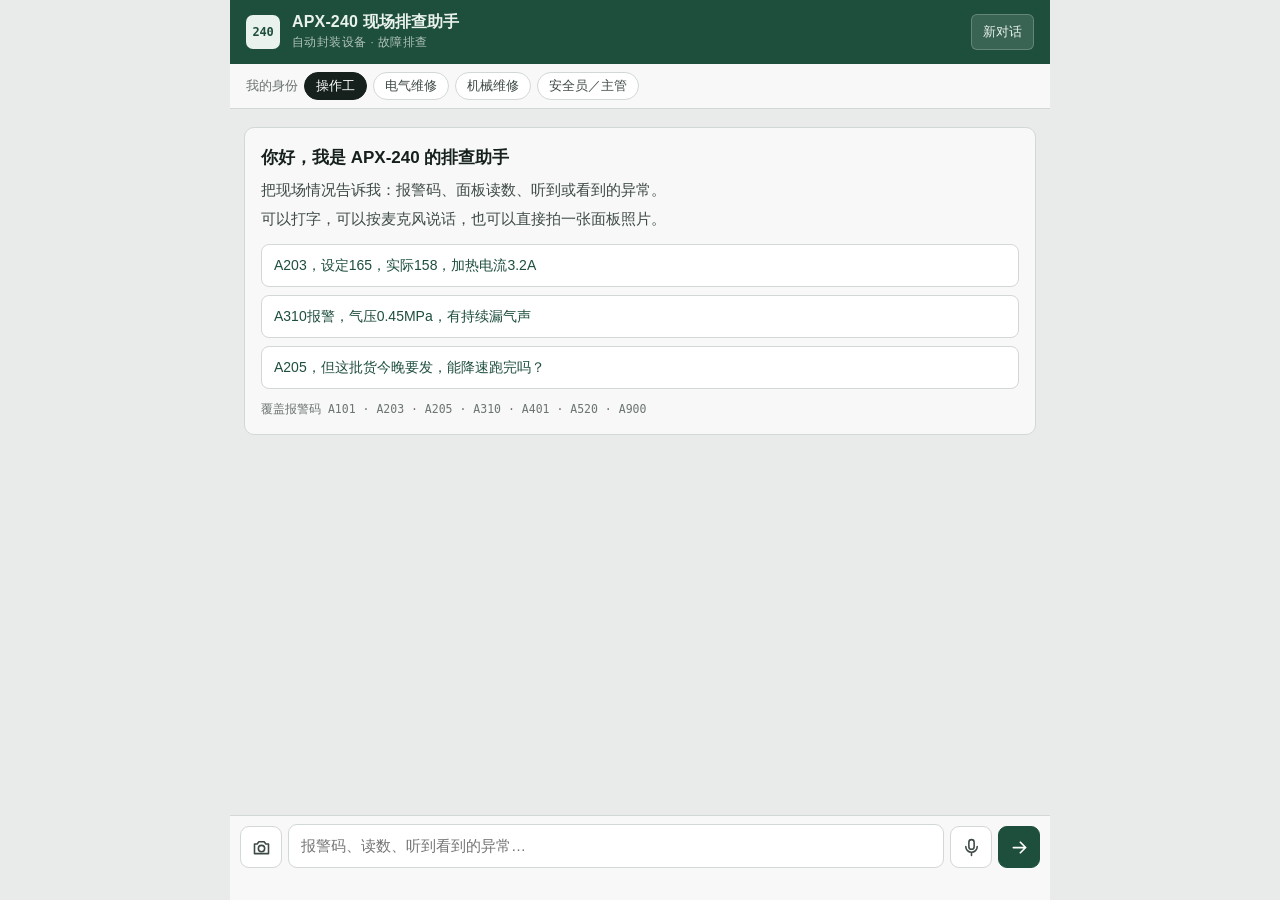
==== index.html @ 7245f6d5 "Add files via upload" ====
<!doctype html>
<html lang="zh-CN">
<head>
<meta charset="utf-8">
<meta name="viewport" content="width=device-width,initial-scale=1,viewport-fit=cover">
<meta name="theme-color" content="#1E4E3C">
<title>APX-240 现场排查助手</title>
<style>
/* ============ 配色：混凝土灰底 + 深绿；红黄蓝只用于风险等级 ============ */
:root{
  --paper:#E8EBE9; --panel:#F7F8F7; --panel-2:#EEF1EF; --ink:#16211D; --ink-2:#3E4A45; --mute:#6D7571;
  --rule:#D2D8D4; --acc:#1E4E3C; --acc-2:#2C6A52; --acc-soft:#DCE8E2;
  --red:#B8321F; --red-bg:#FBECE8; --yel:#B07A00; --yel-bg:#FDF4DE; --blu:#1F5FAF; --blu-bg:#E6EEF9;
  --mono:"SF Mono",Menlo,Consolas,"Roboto Mono",monospace;
  --sans:-apple-system,BlinkMacSystemFont,"PingFang SC","Hiragino Sans GB","Noto Sans SC","Microsoft YaHei",sans-serif;
}
*{box-sizing:border-box}
[hidden]{display:none!important}
html,body{margin:0;height:100%}
body{background:var(--paper);color:var(--ink);font:15px/1.65 var(--sans);-webkit-font-smoothing:antialiased;-webkit-text-size-adjust:100%}
button{font:inherit;color:inherit;cursor:pointer}
button:focus-visible,textarea:focus-visible{outline:2px solid var(--acc-2);outline-offset:2px}

/* ============ 布局 ============ */
.app{display:flex;flex-direction:column;height:100dvh;max-width:820px;margin:0 auto}
header{display:flex;align-items:center;gap:12px;padding:12px 16px;padding-top:max(12px,env(safe-area-inset-top));background:var(--acc);color:#EAF2EE;flex-shrink:0}
.logo{width:34px;height:34px;border-radius:7px;background:#EAF2EE;color:var(--acc);display:grid;place-items:center;font:700 12px/1 var(--mono);letter-spacing:-.02em;flex-shrink:0}
.brand{flex:1;min-width:0}
.brand h1{margin:0;font-size:16px;font-weight:600;letter-spacing:.01em;line-height:1.3}
.brand p{margin:0;font-size:11.5px;opacity:.72;letter-spacing:.04em}
.hbtn{background:rgba(255,255,255,.12);border:1px solid rgba(255,255,255,.22);color:#EAF2EE;border-radius:6px;padding:6px 11px;font-size:13px;white-space:nowrap}
.hbtn:active{background:rgba(255,255,255,.22)}

.role{display:flex;align-items:center;gap:6px;padding:8px 16px;background:var(--panel);border-bottom:1px solid var(--rule);font-size:12.5px;color:var(--mute);overflow-x:auto;flex-shrink:0;scrollbar-width:none}
.role::-webkit-scrollbar{display:none}
.role span{white-space:nowrap}
.role button{border:1px solid var(--rule);background:#fff;border-radius:99px;padding:3px 11px;font-size:12.5px;white-space:nowrap;color:var(--ink-2)}
.role button[aria-pressed="true"]{background:var(--ink);border-color:var(--ink);color:#fff}

#log{flex:1;overflow-y:auto;padding:18px 14px 8px;display:flex;flex-direction:column;gap:16px;-webkit-overflow-scrolling:touch}
#log>*{flex-shrink:0}

/* ============ 用户消息 ============ */
.u{align-self:flex-end;max-width:86%;display:flex;flex-direction:column;align-items:flex-end;gap:6px}
.u .b{background:var(--ink);color:#F1F4F2;padding:9px 13px;border-radius:12px 12px 3px 12px;white-space:pre-wrap;word-break:break-word}
.u img{max-width:180px;max-height:180px;border-radius:8px;border:1px solid var(--rule);display:block}
.u .meta{font:11px/1.3 var(--mono);color:var(--mute)}

/* ============ 助手输出：诊断卡 ============ */
.a{background:var(--panel);border:1px solid var(--rule);border-radius:10px;overflow:hidden;word-break:break-word}
.a .body{padding:4px 16px 14px}
.a p{margin:6px 0}
.wait{display:flex;align-items:center;gap:10px;padding:14px 16px;color:var(--ink-2);font-size:14px}
.pulse{width:9px;height:9px;border-radius:50%;background:var(--acc-2);animation:p 1.1s ease-in-out infinite}
@keyframes p{0%,100%{opacity:.25;transform:scale(.8)}50%{opacity:1;transform:scale(1)}}
@media (prefers-reduced-motion:reduce){.pulse{animation:none}}
.wait .sec{font:12px var(--mono);color:var(--mute)}

.act{margin:12px -16px 4px;padding:12px 16px 12px;border-left:5px solid;background:var(--yel-bg);border-color:var(--yel)}
.act.red{background:var(--red-bg);border-color:var(--red)}
.act.blu{background:var(--blu-bg);border-color:var(--blu)}
.act .ah{display:flex;align-items:center;gap:8px;margin-bottom:4px}
.act .ah b{font-size:16px;letter-spacing:.02em}
.lvl{font-size:11.5px;font-weight:600;padding:1px 8px;border-radius:3px;color:#fff;background:var(--yel);letter-spacing:.04em}
.act.red .lvl{background:var(--red)} .act.blu .lvl{background:var(--blu)}
.act .n{font-size:15.5px;font-weight:500}
.basis{font-size:12px;color:var(--mute);margin-top:6px}

.sec-label{margin:14px 0 2px;font-size:11px;letter-spacing:.18em;color:var(--mute);text-transform:uppercase}
.fh{margin:16px 0 4px;font-size:13.5px;font-weight:700;color:var(--acc);display:flex;align-items:center;gap:8px}
.fh::after{content:"";flex:1;height:1px;background:var(--rule)}
hr.sep{border:0;border-top:1px dashed var(--rule);margin:14px 0 6px}

.n{display:grid;grid-template-columns:22px 1fr;gap:8px;margin:5px 0;align-items:baseline}
.n i{font:600 11.5px/20px var(--mono);font-style:normal;background:var(--ink);color:#fff;border-radius:4px;text-align:center;height:20px}
.dot{display:grid;grid-template-columns:14px 1fr;gap:4px;margin:4px 0}
.dot::before{content:"";width:5px;height:5px;border-radius:50%;background:var(--mute);margin-top:9px}

.cause{margin:6px 0;padding:8px 10px;border:1px solid var(--rule);border-radius:7px;background:#fff}
.cause.top{border:1.5px solid var(--acc);background:var(--acc-soft)}
.cause.top::before{content:"最值得先查";display:inline-block;font-size:10.5px;font-weight:600;letter-spacing:.06em;color:#fff;background:var(--acc);padding:0 7px;border-radius:3px;margin-right:6px;vertical-align:1px}
.cause.out{background:transparent;border-style:dashed;color:var(--mute)}

.st{display:inline-block;font-size:11px;font-weight:700;padding:0 6px;border-radius:3px;margin-right:4px;vertical-align:1px;line-height:18px}
.st-s{background:var(--ink);color:#fff}
.st-m{border:1px solid var(--ink-2);color:var(--ink-2);line-height:16px}
.st-w{background:#E3E6E4;color:var(--mute)}
.st-x{background:transparent;color:var(--mute);border:1px dashed var(--mute);line-height:16px;text-decoration:line-through}
.rd{font:600 .95em var(--mono);background:#fff;border:1px solid var(--rule);padding:0 4px;border-radius:3px;-webkit-box-decoration-break:clone;box-decoration-break:clone}
.cause .rd,.act .rd{background:rgba(255,255,255,.7)}
.src{font-size:11.5px;color:var(--mute);background:var(--panel-2);padding:0 5px;border-radius:3px;margin:0 1px;white-space:normal}
.pill{display:inline-block;font-size:11.5px;font-weight:700;padding:0 7px;border-radius:3px;color:#fff;line-height:19px;margin:0 2px;white-space:nowrap}
.u0{background:var(--red)} .u1{background:var(--yel)} .u2{background:var(--blu)}

.esc{display:flex;align-items:center;gap:8px;margin:6px 0;padding:8px 10px;border-radius:7px;background:var(--panel-2);font-size:14px}
.esc .yn{font-weight:700;padding:1px 9px;border-radius:4px;color:#fff;background:var(--red)}
.esc .yn.no{background:var(--acc)}
.callout{margin:10px 0 4px;padding:9px 12px;border-radius:7px;background:var(--yel-bg);border:1px solid #EFD9A3;font-weight:600;font-size:14.5px}
.callout.img{background:var(--blu-bg);border-color:#C9D8EF}
.callout + .indent,.indent{margin:2px 0 2px 14px;color:var(--ink-2);font-size:14px;white-space:pre-wrap}
details.alt{margin:12px 0 4px;border:1px dashed var(--mute);border-radius:7px;background:#fff}
details.alt summary{padding:9px 12px;font-weight:600;color:var(--ink-2);cursor:pointer;list-style:none}
details.alt summary::-webkit-details-marker{display:none}
details.alt summary::before{content:"▸ ";color:var(--mute)}
details.alt[open] summary::before{content:"▾ "}
details.alt .inner{padding:0 12px 10px;white-space:pre-wrap;font-size:13.5px;color:var(--ink-2)}
.foot{margin-top:4px;font-size:11.5px;color:var(--mute)}
.errbox{margin:12px 16px;padding:10px 12px;border-radius:7px;background:var(--red-bg);border:1px solid #EFC6BD;color:#7A2415;font-size:14px}

/* ============ 欢迎卡 ============ */
.hello{padding:16px}
.hello h2{margin:0 0 6px;font-size:17px}
.hello p{margin:4px 0;color:var(--ink-2)}
.chips{display:flex;flex-direction:column;gap:8px;margin-top:12px}
.chip{text-align:left;background:#fff;border:1px solid var(--rule);border-radius:8px;padding:9px 12px;font-size:14px;color:var(--acc)}
.chip:active{background:var(--acc-soft)}
.cover{margin-top:12px;font:11.5px/1.5 var(--mono);color:var(--mute)}

/* ============ 输入区 ============ */
.dock{flex-shrink:0;background:var(--panel);border-top:1px solid var(--rule);padding:8px 10px;padding-bottom:max(10px,env(safe-area-inset-bottom))}
.pending{display:flex;align-items:center;gap:10px;margin:2px 4px 8px;font-size:12.5px;color:var(--ink-2)}
.pending img{width:52px;height:52px;object-fit:cover;border-radius:6px;border:1px solid var(--rule)}
.pending .x{margin-left:auto;background:none;border:1px solid var(--rule);border-radius:6px;padding:3px 9px;font-size:12.5px}
.pending .ok{font:11.5px var(--mono);color:var(--acc)}
.row{display:flex;align-items:flex-end;gap:6px}
.ib{width:42px;height:42px;border-radius:9px;border:1px solid var(--rule);background:#fff;display:grid;place-items:center;flex-shrink:0;color:var(--ink-2)}
.ib svg{width:21px;height:21px}
.ib.rec{background:var(--red);border-color:var(--red);color:#fff}
.send{background:var(--acc);border-color:var(--acc);color:#fff}
.send:disabled{opacity:.45}
textarea{flex:1;resize:none;border:1px solid var(--rule);border-radius:9px;padding:10px 12px;font:15px/1.45 var(--sans);min-height:42px;max-height:132px;background:#fff;color:var(--ink)}
.hint{font-size:11.5px;color:var(--mute);margin:6px 4px 0;min-height:16px}
.hint.rec{color:var(--red);font-weight:600}
</style>
</head>
<body>
<div class="app">
  <header>
    <div class="logo">240</div>
    <div class="brand">
      <h1>APX-240 现场排查助手</h1>
      <p>自动封装设备 · 故障排查</p>
    </div>
    <button class="hbtn" id="newChat" type="button">新对话</button>
  </header>

  <div class="role" id="roleBar" role="group" aria-label="我的身份">
    <span>我的身份</span>
    <button type="button" data-role="操作工" aria-pressed="true">操作工</button>
    <button type="button" data-role="电气维修" aria-pressed="false">电气维修</button>
    <button type="button" data-role="机械维修" aria-pressed="false">机械维修</button>
    <button type="button" data-role="安全员" aria-pressed="false">安全员／主管</button>
  </div>

  <main id="log" aria-live="polite"></main>

  <div class="dock">
    <div class="pending" id="pending" hidden>
      <img id="pImg" alt="待发送的照片">
      <div><div>已添加照片</div><div class="ok" id="pInfo"></div></div>
      <button class="x" id="pDel" type="button">移除</button>
    </div>
    <div class="row">
      <button class="ib" id="camBtn" type="button" aria-label="拍照或选择照片">
        <svg viewBox="0 0 24 24" fill="none" stroke="currentColor" stroke-width="1.8" stroke-linecap="round" stroke-linejoin="round"><path d="M4 8h3l2-2.5h6L17 8h3v11H4z"/><circle cx="12" cy="13.2" r="3.6"/></svg>
      </button>
      <input type="file" id="file" accept="image/*" hidden>
      <textarea id="q" rows="1" placeholder="报警码、读数、听到看到的异常…"></textarea>
      <button class="ib" id="micBtn" type="button" aria-label="语音输入">
        <svg viewBox="0 0 24 24" fill="none" stroke="currentColor" stroke-width="1.8" stroke-linecap="round" stroke-linejoin="round"><rect x="9" y="3" width="6" height="11" rx="3"/><path d="M5.5 11a6.5 6.5 0 0 0 13 0M12 17.5V21"/></svg>
      </button>
      <button class="ib send" id="sendBtn" type="button" aria-label="发送">
        <svg viewBox="0 0 24 24" fill="none" stroke="currentColor" stroke-width="2" stroke-linecap="round" stroke-linejoin="round"><path d="M5 12h13M13 6l6 6-6 6"/></svg>
      </button>
    </div>
    <div class="hint" id="hint"></div>
  </div>
</div>

<script>
/* ================================================================
   配置：只需要改这里
   API_KEY 在 Dify →「访问点」→「后端服务 API」→「API 密钥」里创建，形如 app-xxxxxxxx
   ================================================================ */
const CONFIG = {
  API_BASE: "https://api.dify.ai/v1",
  API_KEY:  "app-Aj930bT31bAlbzcDpX7fxOFB",          // 
  IMG_MAX_SIDE: 1600,      // 照片长边压到 1600 像素
  IMG_QUALITY: 0.82,       // JPEG 质量
  IMG_TARGET_BYTES: 1200000
};

/* ---------------- 状态 ---------------- */
const $ = id => document.getElementById(id);
const log = $("log"), q = $("q"), hint = $("hint");
let conversationId = "";
let role = "操作工";
let pendingImg = null;          // {blob, url, info}
let busy = false;
let userId = "apx240-" + Math.random().toString(36).slice(2, 10);
try { const s = localStorage.getItem("apx240_uid"); if (s) userId = s; else localStorage.setItem("apx240_uid", userId); } catch (e) {}

const SAMPLES = [
  "A203，设定165，实际158，加热电流3.2A",
  "A310报警，气压0.45MPa，有持续漏气声",
  "A205，但这批货今晚要发，能降速跑完吗？"
];

/* ---------------- 欢迎卡 ---------------- */
function welcome() {
  log.innerHTML = "";
  const d = document.createElement("div");
  d.className = "a hello";
  d.innerHTML = `<h2>你好，我是 APX-240 的排查助手</h2>
    <p>把现场情况告诉我：报警码、面板读数、听到或看到的异常。</p>
    <p>可以打字，可以按麦克风说话，也可以直接拍一张面板照片。</p>
    <div class="chips">${SAMPLES.map(s => `<button class="chip" type="button">${esc(s)}</button>`).join("")}</div>
    <div class="cover">覆盖报警码 A101 · A203 · A205 · A310 · A401 · A520 · A900</div>`;
  d.querySelectorAll(".chip").forEach(b => b.onclick = () => { q.value = b.textContent; send(); });
  log.appendChild(d);
}

/* ---------------- 文本转义与行内格式 ---------------- */
function esc(s) { return s.replace(/[&<>"]/g, c => ({ "&": "&amp;", "<": "&lt;", ">": "&gt;", '"': "&quot;" }[c])); }
function inline(s) {
  s = esc(s);
  s = s.replace(/〔强〕/g, '<span class="st st-s">强</span>')
       .replace(/〔中〕/g, '<span class="st st-m">中</span>')
       .replace(/〔弱〕/g, '<span class="st st-w">弱</span>')
       .replace(/〔基本排除〕/g, '<span class="st st-x">已排除</span>');
  s = s.replace(/「([^」]{1,40})」/g, '<b class="rd">$1</b>');
  s = s.replace(/〔([^〕]{1,80})〕/g, '<span class="src">$1</span>');
  s = s.replace(/U0\s*特急/g, '<span class="pill u0">U0 特急</span>')
       .replace(/U1\s*紧急/g, '<span class="pill u1">U1 紧急</span>')
       .replace(/U2\s*一般/g, '<span class="pill u2">U2 一般</span>');
  return s;
}

/* ---------------- 把 Agent 的纯文本输出渲染成诊断卡 ---------------- */
function render(text) {
  const lines = text.replace(/\r/g, "").split("\n");
  let h = "", inAct = false, field = "", inAlt = false, alt = [];
  const closeAct = () => { if (inAct) { h += "</div>"; inAct = false; } };
  const closeAlt = () => { if (inAlt) { h += `<div class="inner">${alt.map(inline).join("\n")}</div></details>`; inAlt = false; alt = []; } };

  for (let raw of lines) {
    const t = raw.replace(/^️/, "").trim();
    if (inAlt && t && !/^─{3,}/.test(t) && !/^资料截止|^覆盖 A101|^您当前身份/.test(t)) { alt.push(t); continue; }
    if (!t) continue;
    let m;
    if ((m = t.match(/^(🔴|🟡|🔵)\s*立即动作/))) {
      closeAlt(); closeAct();
      const cls = m[1] === "🔴" ? "red" : m[1] === "🔵" ? "blu" : "";
      const lvl = m[1] === "🔴" ? "红色" : m[1] === "🔵" ? "蓝色" : "黄色";
      h += `<div class="act ${cls}"><div class="ah"><span class="lvl">${lvl}</span><b>立即动作</b></div>`;
      inAct = true; field = ""; continue;
    }
    if (/^─{3,}/.test(t)) { closeAlt(); closeAct(); h += '<hr class="sep">'; continue; }
    if (/^▼\s*完整诊断卡/.test(t)) { closeAct(); h += '<div class="sec-label">完整诊断卡</div>'; continue; }
    if ((m = t.match(/^▾\s*(.+)$/))) { closeAct(); closeAlt(); h += `<details class="alt"><summary>${inline(m[1])}</summary>`; inAlt = true; continue; }
    if ((m = t.match(/^【([^】]+)】\s*(.*)$/))) {
      closeAct(); field = m[1];
      h += `<div class="fh">${esc(m[1])}</div>`;
      if (m[2]) h += `<p>${inline(m[2])}</p>`;
      continue;
    }
    if (/^依据[：:]/.test(t)) { h += `<div class="basis">${inline(t)}</div>`; continue; }
    if ((m = t.match(/^是否升级专家[：:]\s*(是|否)\s*(.*)$/))) {
      h += `<div class="esc"><span>是否升级专家</span><span class="yn ${m[1] === "否" ? "no" : ""}">${m[1]}</span><span>${inline(m[2].replace(/^[—\-–]\s*/, ""))}</span></div>`;
      continue;
    }
    if (/^(📷|⚠️|⚠|📍)/.test(t) || /^存在未裁决的证据冲突/.test(t)) { closeAct(); h += `<div class="callout ${t.startsWith("📷") ? "img" : ""}">${inline(t)}</div>`; continue; }
    if (/^资料截止|^覆盖 A101|^您当前身份/.test(t)) { closeAct(); h += `<div class="foot">${inline(t)}</div>`; continue; }
    if ((m = t.match(/^▶\s*(.*)$/))) { h += `<div class="cause top">${inline(m[1])}</div>`; continue; }
    if ((m = t.match(/^✕\s*(.*)$/))) { h += `<div class="cause out">${inline(m[1])}</div>`; continue; }
    if ((m = t.match(/^·\s*(.*)$/))) { h += field === "可能原因" ? `<div class="cause">${inline(m[1])}</div>` : `<div class="dot"><span>${inline(m[1])}</span></div>`; continue; }
    if ((m = t.match(/^(\d{1,2})[.．、]\s*(.*)$/))) { h += `<div class="n"><i>${m[1]}</i><span>${inline(m[2])}</span></div>`; continue; }
    if (/^\s{2,}/.test(raw)) { h += `<div class="indent">${inline(t)}</div>`; continue; }
    h += `<p>${inline(t)}</p>`;
  }
  closeAlt(); closeAct();
  return h;
}

/* ---------------- 消息 DOM ---------------- */
function addUser(text, imgUrl, info) {
  const d = document.createElement("div");
  d.className = "u";
  d.innerHTML = (imgUrl ? `<img src="${imgUrl}" alt="现场照片">` : "") +
                (info ? `<div class="meta">${esc(info)}</div>` : "") +
                (text ? `<div class="b">${esc(text)}</div>` : "");
  log.appendChild(d); scroll();
}
function addAssistant() {
  const d = document.createElement("div");
  d.className = "a";
  d.innerHTML = `<div class="wait"><span class="pulse"></span><span>正在查阅说明书与维修记录</span><span class="sec">0s</span></div><div class="body" hidden></div>`;
  log.appendChild(d); scroll();
  return d;
}
function scroll() { requestAnimationFrame(() => log.scrollTop = log.scrollHeight); }

/* ---------------- 照片：在手机上先压缩，再上传 ---------------- */
function loadImage(file) {
  return new Promise((res, rej) => {
    const url = URL.createObjectURL(file);
    const img = new Image();
    img.onload = () => res({ img, url });
    img.onerror = () => { URL.revokeObjectURL(url); rej(new Error("decode")); };
    img.src = url;
  });
}
function toBlob(canvas, quality) { return new Promise(r => canvas.toBlob(r, "image/jpeg", quality)); }
async function compress(file) {
  const { img, url } = await loadImage(file);
  let w = img.naturalWidth, h = img.naturalHeight;
  const s = Math.min(1, CONFIG.IMG_MAX_SIDE / Math.max(w, h));
  w = Math.round(w * s); h = Math.round(h * s);
  const c = document.createElement("canvas"); c.width = w; c.height = h;
  const ctx = c.getContext("2d"); ctx.fillStyle = "#fff"; ctx.fillRect(0, 0, w, h); ctx.drawImage(img, 0, 0, w, h);
  URL.revokeObjectURL(url);
  let quality = CONFIG.IMG_QUALITY, blob = await toBlob(c, quality);
  while (blob && blob.size > CONFIG.IMG_TARGET_BYTES && quality > 0.45) { quality -= 0.12; blob = await toBlob(c, quality); }
  if (!blob) throw new Error("encode");
  return { blob, w, h };
}
const fmt = n => n >= 1048576 ? (n / 1048576).toFixed(1) + "MB" : Math.max(1, Math.round(n / 1024)) + "KB";

$("camBtn").onclick = () => $("file").click();
$("file").onchange = async e => {
  const f = e.target.files[0]; e.target.value = "";
  if (!f) return;
  setHint("正在处理照片…");
  try {
    const { blob, w, h } = await compress(f);
    if (pendingImg) URL.revokeObjectURL(pendingImg.url);
    pendingImg = { blob, url: URL.createObjectURL(blob), info: `照片已压缩 ${fmt(f.size)} → ${fmt(blob.size)}（${w}×${h}）` };
    $("pImg").src = pendingImg.url; $("pInfo").textContent = pendingImg.info; $("pending").hidden = false;
    setHint("可以补一句描述，也可以直接发送");
  } catch (err) {
    setHint("");
    alertBox("这张照片浏览器无法读取。如果是苹果手机，可在「设置 → 相机 → 格式」改为「兼容性最佳」后重拍，或换一张照片。");
  }
};
$("pDel").onclick = clearPending;
function clearPending() { if (pendingImg) URL.revokeObjectURL(pendingImg.url); pendingImg = null; $("pending").hidden = true; }

/* ---------------- 调用 Dify ---------------- */
async function uploadFile(blob, name) {
  const fd = new FormData();
  fd.append("file", blob, name);
  fd.append("user", userId);
  const r = await fetch(`${CONFIG.API_BASE}/files/upload`, { method: "POST", headers: { Authorization: `Bearer ${CONFIG.API_KEY}` }, body: fd });
  if (!r.ok) throw new Error(`照片上传失败（${r.status}）${await r.text().catch(() => "")}`);
  return (await r.json()).id;
}

async function send() {
  if (busy) return;
  let text = q.value.trim();
  if (!text && !pendingImg) return;
  busy = true; $("sendBtn").disabled = true;

  const img = pendingImg; pendingImg = null; $("pending").hidden = true;
  addUser(text, img && img.url, img && img.info);
  q.value = ""; autosize(); setHint("");

  let query = text || "请识别这张面板照片并诊断";
  if (role !== "操作工") query += `（我是${role}）`;

  const card = addAssistant();
  const waitEl = card.querySelector(".wait"), secEl = card.querySelector(".sec"), bodyEl = card.querySelector(".body");
  const t0 = Date.now();
  const timer = setInterval(() => secEl.textContent = Math.round((Date.now() - t0) / 1000) + "s", 500);
  let answer = "", raf = 0;
  const paint = () => { raf = 0; waitEl.hidden = true; bodyEl.hidden = false; bodyEl.innerHTML = render(answer); scroll(); };
  const schedule = () => { if (!raf) raf = requestAnimationFrame(paint); };

  try {
    const files = [];
    if (img) {
      card.querySelector(".wait span:nth-child(2)").textContent = "正在上传照片";
      files.push({ type: "image", transfer_method: "local_file", upload_file_id: await uploadFile(img.blob, "panel.jpg") });
      card.querySelector(".wait span:nth-child(2)").textContent = "正在查阅说明书与维修记录";
    }
    const r = await fetch(`${CONFIG.API_BASE}/chat-messages`, {
      method: "POST",
      headers: { Authorization: `Bearer ${CONFIG.API_KEY}`, "Content-Type": "application/json" },
      body: JSON.stringify({ inputs: {}, query, response_mode: "streaming", conversation_id: conversationId, user: userId, files })
    });
    if (!r.ok || !r.body) throw new Error(`服务返回 ${r.status}：${await r.text().catch(() => "")}`);

    const reader = r.body.getReader(), dec = new TextDecoder();
    let buf = "";
    for (;;) {
      const { value, done } = await reader.read();
      if (done) break;
      buf += dec.decode(value, { stream: true });
      let i;
      while ((i = buf.indexOf("\n\n")) >= 0) {
        const chunk = buf.slice(0, i); buf = buf.slice(i + 2);
        for (const line of chunk.split("\n")) {
          if (!line.startsWith("data:")) continue;
          let ev; try { ev = JSON.parse(line.slice(5).trim()); } catch (e) { continue; }
          if (ev.conversation_id) conversationId = ev.conversation_id;
          if (ev.event === "agent_message" || ev.event === "message") { answer += ev.answer || ""; schedule(); }
          else if (ev.event === "message_replace") { answer = ev.answer || ""; schedule(); }
          else if (ev.event === "error") throw new Error(ev.message || ev.code || "未知错误");
        }
      }
    }
    if (!answer.trim()) throw new Error("没有收到任何回复内容");
    paint();
  } catch (err) {
    // 出错后自动换一轮新对话：失败的内容不再留在对话历史里，避免后续每一问都跟着失败
    conversationId = "";
    waitEl.hidden = true;
    if (answer) { bodyEl.hidden = false; bodyEl.innerHTML = render(answer); }
    const box = document.createElement("div");
    box.className = "errbox";
    box.textContent = `这一问没有完成（${String(err.message || err).slice(0, 160)}）。已自动开启新对话，可以直接重新发送。`;
    card.appendChild(box);
    if (text) q.value = text;
    autosize(); scroll();
  } finally {
    clearInterval(timer); busy = false; $("sendBtn").disabled = false;
  }
}
function alertBox(msg) { const d = document.createElement("div"); d.className = "a"; d.innerHTML = `<div class="errbox">${esc(msg)}</div>`; log.appendChild(d); scroll(); }

$("sendBtn").onclick = send;
q.addEventListener("keydown", e => { if (e.key === "Enter" && !e.shiftKey && !e.isComposing && window.matchMedia("(pointer:fine)").matches) { e.preventDefault(); send(); } });
function autosize() { q.style.height = "auto"; q.style.height = Math.min(q.scrollHeight, 132) + "px"; }
q.addEventListener("input", autosize);
function setHint(s, rec) { hint.textContent = s; hint.className = "hint" + (rec ? " rec" : ""); }

$("newChat").onclick = () => { if (busy) return; conversationId = ""; clearPending(); q.value = ""; autosize(); setHint(""); welcome(); };
document.querySelectorAll("#roleBar button").forEach(b => b.onclick = () => {
  role = b.dataset.role;
  document.querySelectorAll("#roleBar button").forEach(x => x.setAttribute("aria-pressed", x === b ? "true" : "false"));
});

/* ---------------- 语音：录成 16kHz WAV，交给 Dify 语音转文字 ---------------- */
let rec = null;
$("micBtn").onclick = async () => { if (rec) stopRec(); else startRec(); };
async function startRec() {
  if (!navigator.mediaDevices || !navigator.mediaDevices.getUserMedia) { setHint("这个浏览器不支持录音，请改用打字"); return; }
  try {
    const stream = await navigator.mediaDevices.getUserMedia({ audio: true });
    const ctx = new (window.AudioContext || window.webkitAudioContext)();
    const src = ctx.createMediaStreamSource(stream);
    const proc = ctx.createScriptProcessor(4096, 1, 1);
    const chunks = [];
    proc.onaudioprocess = e => chunks.push(new Float32Array(e.inputBuffer.getChannelData(0)));
    src.connect(proc); proc.connect(ctx.destination);
    const t0 = Date.now();
    const tick = setInterval(() => {
      const s = Math.round((Date.now() - t0) / 1000);
      setHint(`正在录音 ${s}s · 再点一次麦克风结束`, true);
      if (s >= 60) stopRec();
    }, 250);
    rec = { stream, ctx, src, proc, chunks, tick };
    $("micBtn").classList.add("rec");
    setHint("正在录音 0s · 再点一次麦克风结束", true);
  } catch (e) {
    setHint("没有拿到麦克风权限，请在浏览器设置里允许，或改用打字");
  }
}
async function stopRec() {
  const r = rec; rec = null;
  clearInterval(r.tick);
  $("micBtn").classList.remove("rec");
  r.proc.disconnect(); r.src.disconnect(); r.stream.getTracks().forEach(t => t.stop());
  const rate = r.ctx.sampleRate; r.ctx.close();
  const len = r.chunks.reduce((a, c) => a + c.length, 0);
  if (len < rate * 0.4) { setHint("录音太短，请再说一次"); return; }
  const all = new Float32Array(len); let o = 0; for (const c of r.chunks) { all.set(c, o); o += c.length; }
  const wav = encodeWav(downsample(all, rate, 16000), 16000);
  setHint("正在转成文字…");
  try {
    const fd = new FormData(); fd.append("file", wav, "voice.wav"); fd.append("user", userId);
    const resp = await fetch(`${CONFIG.API_BASE}/audio-to-text`, { method: "POST", headers: { Authorization: `Bearer ${CONFIG.API_KEY}` }, body: fd });
    if (!resp.ok) throw new Error(resp.status + " " + (await resp.text().catch(() => "")));
    const txt = ((await resp.json()).text || "").trim();
    if (!txt) { setHint("没有听清，请再说一次"); return; }
    q.value = (q.value ? q.value + "，" : "") + txt; autosize(); q.focus();
    setHint("已转成文字，请核对报警码和读数后再发送");
  } catch (e) {
    setHint("语音转文字失败，请改用打字（" + String(e.message).slice(0, 60) + "）");
  }
}
function downsample(buf, from, to) {
  if (from === to) return buf;
  const ratio = from / to, n = Math.floor(buf.length / ratio), out = new Float32Array(n);
  for (let i = 0; i < n; i++) {
    const a = Math.floor(i * ratio), b = Math.min(buf.length, Math.floor((i + 1) * ratio));
    let s = 0; for (let j = a; j < b; j++) s += buf[j]; out[i] = s / Math.max(1, b - a);
  }
  return out;
}
function encodeWav(samples, rate) {
  const buf = new ArrayBuffer(44 + samples.length * 2), v = new DataView(buf);
  const w = (o, s) => { for (let i = 0; i < s.length; i++) v.setUint8(o + i, s.charCodeAt(i)); };
  w(0, "RIFF"); v.setUint32(4, 36 + samples.length * 2, true); w(8, "WAVE"); w(12, "fmt ");
  v.setUint32(16, 16, true); v.setUint16(20, 1, true); v.setUint16(22, 1, true);
  v.setUint32(24, rate, true); v.setUint32(28, rate * 2, true); v.setUint16(32, 2, true); v.setUint16(34, 16, true);
  w(36, "data"); v.setUint32(40, samples.length * 2, true);
  for (let i = 0, o = 44; i < samples.length; i++, o += 2) { const s = Math.max(-1, Math.min(1, samples[i])); v.setInt16(o, s < 0 ? s * 0x8000 : s * 0x7fff, true); }
  return new Blob([buf], { type: "audio/wav" });
}

welcome();
if (/REPLACE/.test(CONFIG.API_KEY) || !/^app-[A-Za-z0-9]+$/.test(CONFIG.API_KEY)) {
  alertBox("还没有填写 API 密钥：请在 index.html 顶部 CONFIG 里把 app-REPLACE_ME 换成 Dify 生成的密钥（形如 app-xxxxxxxx）。");
}
</script>
</body>
</html>
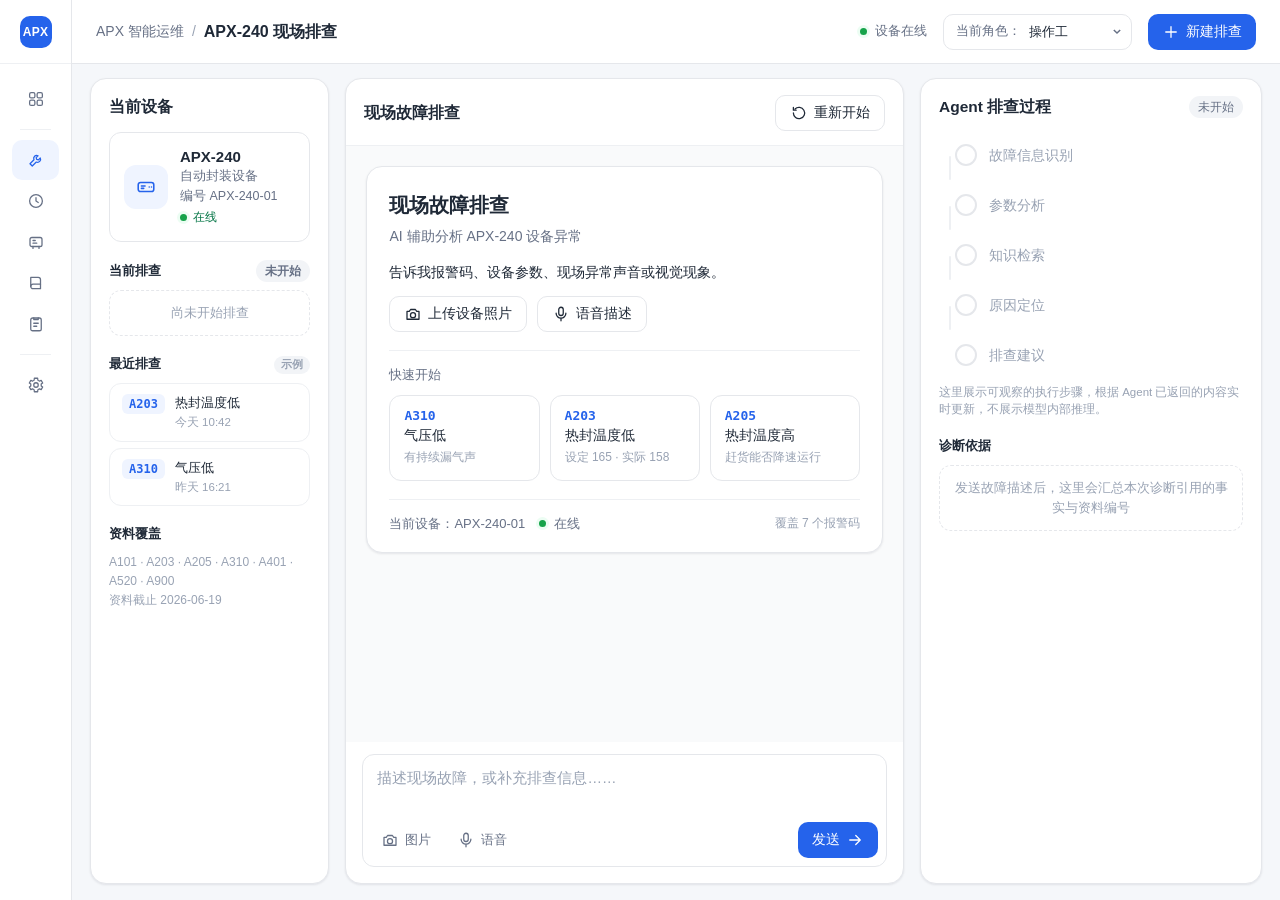
==== commit 6b83e85e: "Add files via upload" ====
--- a/index.html
+++ b/index.html
@@ -3,224 +3,546 @@
 <head>
 <meta charset="utf-8">
 <meta name="viewport" content="width=device-width,initial-scale=1,viewport-fit=cover">
-<meta name="theme-color" content="#1E4E3C">
-<title>APX-240 现场排查助手</title>
+<meta name="theme-color" content="#F5F7FA">
+<title>APX 智能运维 · APX-240 现场排查</title>
 <style>
-/* ============ 配色：混凝土灰底 + 深绿；红黄蓝只用于风险等级 ============ */
+/* =====================================================================
+   1. Design Tokens（全部视觉取值集中在这里）
+   ===================================================================== */
 :root{
-  --paper:#E8EBE9; --panel:#F7F8F7; --panel-2:#EEF1EF; --ink:#16211D; --ink-2:#3E4A45; --mute:#6D7571;
-  --rule:#D2D8D4; --acc:#1E4E3C; --acc-2:#2C6A52; --acc-soft:#DCE8E2;
-  --red:#B8321F; --red-bg:#FBECE8; --yel:#B07A00; --yel-bg:#FDF4DE; --blu:#1F5FAF; --blu-bg:#E6EEF9;
+  --bg:#F5F7FA; --card:#FFFFFF; --subtle:#F9FAFB; --subtle-2:#F2F4F7;
+  --primary:#2563EB; --primary-600:#1D4ED8; --primary-50:#EFF4FF; --primary-100:#DBE6FE;
+  --text:#1F2937; --text-2:#667085; --text-3:#98A2B3;
+  --border:#E5E7EB; --border-2:#EEF0F3;
+  --success:#16A34A; --success-50:#ECFDF3; --success-700:#067647;
+  --warning:#F59E0B; --warning-50:#FFFAEB; --warning-700:#B54708;
+  --danger:#EF4444; --danger-50:#FEF3F2; --danger-700:#B42318;
+  --info:#0284C7; --info-50:#F0F9FF; --info-700:#026AA2;
+  --r-card:16px; --r-inner:12px; --r-input:12px; --r-btn:10px; --r-tag:999px;
+  --sh-card:0 1px 2px rgba(16,24,40,.04),0 1px 3px rgba(16,24,40,.05);
+  --sh-focus:0 0 0 4px rgba(37,99,235,.12);
+  --side-w:232px; --head-h:64px; --gap:16px;
+  --font:Inter,"PingFang SC","Microsoft YaHei","Noto Sans SC",-apple-system,BlinkMacSystemFont,sans-serif;
   --mono:"SF Mono",Menlo,Consolas,"Roboto Mono",monospace;
-  --sans:-apple-system,BlinkMacSystemFont,"PingFang SC","Hiragino Sans GB","Noto Sans SC","Microsoft YaHei",sans-serif;
-}
+}
+
+/* =====================================================================
+   2. Base
+   ===================================================================== */
 *{box-sizing:border-box}
 [hidden]{display:none!important}
 html,body{margin:0;height:100%}
-body{background:var(--paper);color:var(--ink);font:15px/1.65 var(--sans);-webkit-font-smoothing:antialiased;-webkit-text-size-adjust:100%}
-button{font:inherit;color:inherit;cursor:pointer}
-button:focus-visible,textarea:focus-visible{outline:2px solid var(--acc-2);outline-offset:2px}
-
-/* ============ 布局 ============ */
-.app{display:flex;flex-direction:column;height:100dvh;max-width:820px;margin:0 auto}
-header{display:flex;align-items:center;gap:12px;padding:12px 16px;padding-top:max(12px,env(safe-area-inset-top));background:var(--acc);color:#EAF2EE;flex-shrink:0}
-.logo{width:34px;height:34px;border-radius:7px;background:#EAF2EE;color:var(--acc);display:grid;place-items:center;font:700 12px/1 var(--mono);letter-spacing:-.02em;flex-shrink:0}
-.brand{flex:1;min-width:0}
-.brand h1{margin:0;font-size:16px;font-weight:600;letter-spacing:.01em;line-height:1.3}
-.brand p{margin:0;font-size:11.5px;opacity:.72;letter-spacing:.04em}
-.hbtn{background:rgba(255,255,255,.12);border:1px solid rgba(255,255,255,.22);color:#EAF2EE;border-radius:6px;padding:6px 11px;font-size:13px;white-space:nowrap}
-.hbtn:active{background:rgba(255,255,255,.22)}
-
-.role{display:flex;align-items:center;gap:6px;padding:8px 16px;background:var(--panel);border-bottom:1px solid var(--rule);font-size:12.5px;color:var(--mute);overflow-x:auto;flex-shrink:0;scrollbar-width:none}
-.role::-webkit-scrollbar{display:none}
-.role span{white-space:nowrap}
-.role button{border:1px solid var(--rule);background:#fff;border-radius:99px;padding:3px 11px;font-size:12.5px;white-space:nowrap;color:var(--ink-2)}
-.role button[aria-pressed="true"]{background:var(--ink);border-color:var(--ink);color:#fff}
-
-#log{flex:1;overflow-y:auto;padding:18px 14px 8px;display:flex;flex-direction:column;gap:16px;-webkit-overflow-scrolling:touch}
+body{background:var(--bg);color:var(--text);font:14px/1.6 var(--font);-webkit-font-smoothing:antialiased;-webkit-text-size-adjust:100%;overflow:hidden}
+button{font:inherit;color:inherit;cursor:pointer;background:none;border:0;padding:0}
+button:disabled{cursor:not-allowed}
+:focus-visible{outline:2px solid var(--primary);outline-offset:2px}
+svg.i{width:18px;height:18px;flex-shrink:0;stroke:currentColor;fill:none;stroke-width:1.7;stroke-linecap:round;stroke-linejoin:round}
+.tag{display:inline-flex;align-items:center;gap:4px;height:22px;padding:0 9px;border-radius:var(--r-tag);font-size:12px;white-space:nowrap;background:var(--subtle-2);color:var(--text-2)}
+.tag.mock{background:var(--subtle-2);color:var(--text-3);height:18px;padding:0 7px;font-size:11px}
+.dot-live{width:7px;height:7px;border-radius:50%;background:var(--success);box-shadow:0 0 0 3px var(--success-50)}
+
+/* =====================================================================
+   3. Shell：Sidebar + Header + Workspace
+   ===================================================================== */
+.shell{display:grid;grid-template-columns:var(--side-w) minmax(0,1fr);height:100dvh}
+.side{background:var(--card);border-right:1px solid var(--border);display:flex;flex-direction:column;min-height:0}
+.brandbox{height:var(--head-h);display:flex;align-items:center;gap:10px;padding:0 20px;border-bottom:1px solid var(--border-2);flex-shrink:0}
+.brandmark{width:32px;height:32px;border-radius:10px;background:var(--primary);color:#fff;display:grid;place-items:center;font:700 12px/1 var(--font);letter-spacing:.02em;flex-shrink:0}
+.brandtxt{min-width:0}
+.brandtxt b{display:block;font-size:15px;font-weight:600;line-height:1.2}
+.brandtxt span{display:block;font-size:12px;color:var(--text-2);line-height:1.3}
+nav.menu{padding:14px 12px;overflow-y:auto;flex:1}
+.mgroup{font-size:12px;color:var(--text-3);padding:14px 10px 6px;letter-spacing:.02em}
+.mitem{display:flex;align-items:center;gap:10px;width:100%;height:40px;padding:0 12px;border-radius:var(--r-btn);color:var(--text-2);font-size:14px;text-align:left;margin:1px 0}
+.mitem:hover{background:var(--subtle)}
+.mitem.on{background:var(--primary-50);color:var(--text);font-weight:500}
+.mitem.on svg{color:var(--primary)}
+.mitem .lbl{flex:1;min-width:0;white-space:nowrap;overflow:hidden;text-overflow:ellipsis}
+.mitem .soon{font-size:11px;color:var(--text-3)}
+.mdiv{height:1px;background:var(--border-2);margin:10px 10px}
+.sidefoot{padding:14px 20px;border-top:1px solid var(--border-2);font-size:12px;color:var(--text-3);flex-shrink:0}
+
+.main{display:grid;grid-template-rows:var(--head-h) minmax(0,1fr);min-width:0;min-height:0}
+.head{display:flex;align-items:center;gap:16px;padding:0 24px;background:var(--card);border-bottom:1px solid var(--border);min-width:0}
+.crumb{display:flex;align-items:center;gap:8px;min-width:0;font-size:14px;color:var(--text-2);white-space:nowrap;overflow:hidden}
+.crumb b{color:var(--text);font-weight:600;font-size:16px;min-width:0;overflow:hidden;text-overflow:ellipsis}
+.crumb .sl{color:var(--text-3)}
+.head .sp{flex:1}
+.status{display:flex;align-items:center;gap:8px;font-size:13px;color:var(--text-2);white-space:nowrap}
+.rolepick{display:flex;align-items:center;gap:6px;height:36px;padding:0 6px 0 12px;border:1px solid var(--border);border-radius:var(--r-btn);font-size:13px;color:var(--text-2);background:var(--card);white-space:nowrap}
+.rolepick select{border:0;background:transparent;font:500 13px var(--font);color:var(--text);padding:0 18px 0 2px;appearance:none;-webkit-appearance:none;cursor:pointer;background-image:url("data:image/svg+xml,%3Csvg xmlns='http://www.w3.org/2000/svg' viewBox='0 0 20 20' fill='none' stroke='%23667085' stroke-width='1.8'%3E%3Cpath d='m6 8 4 4 4-4'/%3E%3C/svg%3E");background-repeat:no-repeat;background-position:right 0 center;background-size:16px}
+.rolepick select:focus{outline:none}
+.btn{display:inline-flex;align-items:center;justify-content:center;gap:6px;height:36px;padding:0 14px;border-radius:var(--r-btn);font-size:13.5px;font-weight:500;white-space:nowrap;transition:background .15s,border-color .15s}
+.btn-primary{background:var(--primary);color:#fff}
+.btn-primary:hover{background:var(--primary-600)}
+.btn-primary:disabled{background:#A9C0F5}
+.btn-ghost{border:1px solid var(--border);background:var(--card);color:var(--text)}
+.btn-ghost:hover{background:var(--subtle)}
+.btn-stop{border:1px solid #FECDCA;background:var(--danger-50);color:var(--danger-700)}
+.btn-stop:hover{background:#FEE4E2}
+
+.ws{padding:var(--gap) 24px 20px;min-height:0;display:flex;flex-direction:column;gap:12px}
+.tabs{display:none}
+.cols{flex:1;min-height:0;display:grid;gap:var(--gap);grid-template-columns:minmax(232px,22fr) minmax(440px,48fr) minmax(276px,30fr);grid-template-areas:"dev chat proc"}
+.panel{background:var(--card);border:1px solid var(--border);border-radius:var(--r-card);box-shadow:var(--sh-card);min-height:0;min-width:0;display:flex;flex-direction:column;overflow:hidden}
+.p-dev{grid-area:dev}.p-chat{grid-area:chat}.p-proc{grid-area:proc}
+.ph{display:flex;align-items:center;gap:10px;padding:16px 18px 12px;flex-shrink:0}
+.ph h2{margin:0;font-size:15.5px;font-weight:600;flex:1;min-width:0;white-space:nowrap;overflow:hidden;text-overflow:ellipsis}
+.pscroll{flex:1;min-height:0;overflow-y:auto;padding:0 18px 18px}
+.sub{font-size:12px;color:var(--text-2)}
+
+/* =====================================================================
+   4. 左栏：设备上下文
+   ===================================================================== */
+.devcard{border:1px solid var(--border);border-radius:var(--r-inner);padding:14px;display:flex;gap:12px;align-items:center}
+.devicon{width:44px;height:44px;border-radius:12px;background:var(--primary-50);color:var(--primary);display:grid;place-items:center;flex-shrink:0}
+.devicon svg{width:22px;height:22px}
+.devname{font-size:15px;font-weight:600;line-height:1.3}
+.devmeta{font-size:12.5px;color:var(--text-2)}
+.devstate{display:flex;align-items:center;gap:6px;font-size:12px;color:var(--success-700);margin-top:2px}
+.sect{margin-top:18px}
+.secth{display:flex;align-items:center;gap:8px;font-size:13px;font-weight:600;margin-bottom:8px}
+.secth .sp{flex:1}
+.kv{border:1px solid var(--border-2);border-radius:var(--r-inner);background:var(--subtle)}
+.kv .r{display:flex;justify-content:space-between;gap:10px;padding:9px 12px;font-size:13px;border-top:1px solid var(--border-2)}
+.kv .r:first-child{border-top:0}
+.kv .k{color:var(--text-2);white-space:nowrap}
+.kv .v{text-align:right;font-weight:500;word-break:break-word}
+.kv .v.num{font-family:var(--mono);font-size:12.5px}
+.empty{font-size:12.5px;color:var(--text-3);padding:12px;border:1px dashed var(--border);border-radius:var(--r-inner);text-align:center}
+.risk{display:inline-flex;align-items:center;height:22px;padding:0 9px;border-radius:var(--r-tag);font-size:12px;font-weight:500}
+.risk.red{background:var(--danger-50);color:var(--danger-700)}
+.risk.yel{background:var(--warning-50);color:var(--warning-700)}
+.risk.blu{background:var(--info-50);color:var(--info-700)}
+.hist{display:flex;flex-direction:column;gap:6px}
+.hitem{display:flex;gap:10px;align-items:flex-start;padding:10px 12px;border:1px solid var(--border-2);border-radius:var(--r-inner)}
+.hcode{font:600 12px/20px var(--mono);color:var(--primary);background:var(--primary-50);padding:0 7px;border-radius:6px;flex-shrink:0}
+.htxt{font-size:13px;line-height:1.4;min-width:0}
+.htxt small{display:block;color:var(--text-3);font-size:11.5px;margin-top:2px}
+
+/* =====================================================================
+   5. 中栏：Agent 对话
+   ===================================================================== */
+.p-chat .ph{border-bottom:1px solid var(--border-2);padding-bottom:14px}
+#log{flex:1;min-height:0;overflow-y:auto;padding:20px 20px 12px;display:flex;flex-direction:column;gap:18px;background:var(--subtle)}
 #log>*{flex-shrink:0}
 
-/* ============ 用户消息 ============ */
-.u{align-self:flex-end;max-width:86%;display:flex;flex-direction:column;align-items:flex-end;gap:6px}
-.u .b{background:var(--ink);color:#F1F4F2;padding:9px 13px;border-radius:12px 12px 3px 12px;white-space:pre-wrap;word-break:break-word}
-.u img{max-width:180px;max-height:180px;border-radius:8px;border:1px solid var(--rule);display:block}
-.u .meta{font:11px/1.3 var(--mono);color:var(--mute)}
-
-/* ============ 助手输出：诊断卡 ============ */
-.a{background:var(--panel);border:1px solid var(--rule);border-radius:10px;overflow:hidden;word-break:break-word}
-.a .body{padding:4px 16px 14px}
-.a p{margin:6px 0}
-.wait{display:flex;align-items:center;gap:10px;padding:14px 16px;color:var(--ink-2);font-size:14px}
-.pulse{width:9px;height:9px;border-radius:50%;background:var(--acc-2);animation:p 1.1s ease-in-out infinite}
-@keyframes p{0%,100%{opacity:.25;transform:scale(.8)}50%{opacity:1;transform:scale(1)}}
-@media (prefers-reduced-motion:reduce){.pulse{animation:none}}
-.wait .sec{font:12px var(--mono);color:var(--mute)}
-
-.act{margin:12px -16px 4px;padding:12px 16px 12px;border-left:5px solid;background:var(--yel-bg);border-color:var(--yel)}
-.act.red{background:var(--red-bg);border-color:var(--red)}
-.act.blu{background:var(--blu-bg);border-color:var(--blu)}
-.act .ah{display:flex;align-items:center;gap:8px;margin-bottom:4px}
-.act .ah b{font-size:16px;letter-spacing:.02em}
-.lvl{font-size:11.5px;font-weight:600;padding:1px 8px;border-radius:3px;color:#fff;background:var(--yel);letter-spacing:.04em}
-.act.red .lvl{background:var(--red)} .act.blu .lvl{background:var(--blu)}
-.act .n{font-size:15.5px;font-weight:500}
-.basis{font-size:12px;color:var(--mute);margin-top:6px}
-
-.sec-label{margin:14px 0 2px;font-size:11px;letter-spacing:.18em;color:var(--mute);text-transform:uppercase}
-.fh{margin:16px 0 4px;font-size:13.5px;font-weight:700;color:var(--acc);display:flex;align-items:center;gap:8px}
-.fh::after{content:"";flex:1;height:1px;background:var(--rule)}
-hr.sep{border:0;border-top:1px dashed var(--rule);margin:14px 0 6px}
-
-.n{display:grid;grid-template-columns:22px 1fr;gap:8px;margin:5px 0;align-items:baseline}
-.n i{font:600 11.5px/20px var(--mono);font-style:normal;background:var(--ink);color:#fff;border-radius:4px;text-align:center;height:20px}
-.dot{display:grid;grid-template-columns:14px 1fr;gap:4px;margin:4px 0}
-.dot::before{content:"";width:5px;height:5px;border-radius:50%;background:var(--mute);margin-top:9px}
-
-.cause{margin:6px 0;padding:8px 10px;border:1px solid var(--rule);border-radius:7px;background:#fff}
-.cause.top{border:1.5px solid var(--acc);background:var(--acc-soft)}
-.cause.top::before{content:"最值得先查";display:inline-block;font-size:10.5px;font-weight:600;letter-spacing:.06em;color:#fff;background:var(--acc);padding:0 7px;border-radius:3px;margin-right:6px;vertical-align:1px}
-.cause.out{background:transparent;border-style:dashed;color:var(--mute)}
-
-.st{display:inline-block;font-size:11px;font-weight:700;padding:0 6px;border-radius:3px;margin-right:4px;vertical-align:1px;line-height:18px}
-.st-s{background:var(--ink);color:#fff}
-.st-m{border:1px solid var(--ink-2);color:var(--ink-2);line-height:16px}
-.st-w{background:#E3E6E4;color:var(--mute)}
-.st-x{background:transparent;color:var(--mute);border:1px dashed var(--mute);line-height:16px;text-decoration:line-through}
-.rd{font:600 .95em var(--mono);background:#fff;border:1px solid var(--rule);padding:0 4px;border-radius:3px;-webkit-box-decoration-break:clone;box-decoration-break:clone}
-.cause .rd,.act .rd{background:rgba(255,255,255,.7)}
-.src{font-size:11.5px;color:var(--mute);background:var(--panel-2);padding:0 5px;border-radius:3px;margin:0 1px;white-space:normal}
-.pill{display:inline-block;font-size:11.5px;font-weight:700;padding:0 7px;border-radius:3px;color:#fff;line-height:19px;margin:0 2px;white-space:nowrap}
-.u0{background:var(--red)} .u1{background:var(--yel)} .u2{background:var(--blu)}
-
-.esc{display:flex;align-items:center;gap:8px;margin:6px 0;padding:8px 10px;border-radius:7px;background:var(--panel-2);font-size:14px}
-.esc .yn{font-weight:700;padding:1px 9px;border-radius:4px;color:#fff;background:var(--red)}
-.esc .yn.no{background:var(--acc)}
-.callout{margin:10px 0 4px;padding:9px 12px;border-radius:7px;background:var(--yel-bg);border:1px solid #EFD9A3;font-weight:600;font-size:14.5px}
-.callout.img{background:var(--blu-bg);border-color:#C9D8EF}
-.callout + .indent,.indent{margin:2px 0 2px 14px;color:var(--ink-2);font-size:14px;white-space:pre-wrap}
-details.alt{margin:12px 0 4px;border:1px dashed var(--mute);border-radius:7px;background:#fff}
-details.alt summary{padding:9px 12px;font-weight:600;color:var(--ink-2);cursor:pointer;list-style:none}
-details.alt summary::-webkit-details-marker{display:none}
-details.alt summary::before{content:"▸ ";color:var(--mute)}
-details.alt[open] summary::before{content:"▾ "}
-details.alt .inner{padding:0 12px 10px;white-space:pre-wrap;font-size:13.5px;color:var(--ink-2)}
-.foot{margin-top:4px;font-size:11.5px;color:var(--mute)}
-.errbox{margin:12px 16px;padding:10px 12px;border-radius:7px;background:var(--red-bg);border:1px solid #EFC6BD;color:#7A2415;font-size:14px}
-
-/* ============ 欢迎卡 ============ */
-.hello{padding:16px}
-.hello h2{margin:0 0 6px;font-size:17px}
-.hello p{margin:4px 0;color:var(--ink-2)}
-.chips{display:flex;flex-direction:column;gap:8px;margin-top:12px}
-.chip{text-align:left;background:#fff;border:1px solid var(--rule);border-radius:8px;padding:9px 12px;font-size:14px;color:var(--acc)}
-.chip:active{background:var(--acc-soft)}
-.cover{margin-top:12px;font:11.5px/1.5 var(--mono);color:var(--mute)}
-
-/* ============ 输入区 ============ */
-.dock{flex-shrink:0;background:var(--panel);border-top:1px solid var(--rule);padding:8px 10px;padding-bottom:max(10px,env(safe-area-inset-bottom))}
-.pending{display:flex;align-items:center;gap:10px;margin:2px 4px 8px;font-size:12.5px;color:var(--ink-2)}
-.pending img{width:52px;height:52px;object-fit:cover;border-radius:6px;border:1px solid var(--rule)}
-.pending .x{margin-left:auto;background:none;border:1px solid var(--rule);border-radius:6px;padding:3px 9px;font-size:12.5px}
-.pending .ok{font:11.5px var(--mono);color:var(--acc)}
-.row{display:flex;align-items:flex-end;gap:6px}
-.ib{width:42px;height:42px;border-radius:9px;border:1px solid var(--rule);background:#fff;display:grid;place-items:center;flex-shrink:0;color:var(--ink-2)}
-.ib svg{width:21px;height:21px}
-.ib.rec{background:var(--red);border-color:var(--red);color:#fff}
-.send{background:var(--acc);border-color:var(--acc);color:#fff}
-.send:disabled{opacity:.45}
-textarea{flex:1;resize:none;border:1px solid var(--rule);border-radius:9px;padding:10px 12px;font:15px/1.45 var(--sans);min-height:42px;max-height:132px;background:#fff;color:var(--ink)}
-.hint{font-size:11.5px;color:var(--mute);margin:6px 4px 0;min-height:16px}
-.hint.rec{color:var(--red);font-weight:600}
+/* 用户消息 */
+.u{align-self:flex-end;max-width:78%;display:flex;flex-direction:column;align-items:flex-end;gap:6px}
+.u .b{background:var(--primary);color:#fff;padding:10px 14px;border-radius:14px 14px 4px 14px;white-space:pre-wrap;word-break:break-word;font-size:14.5px}
+.u img{max-width:200px;max-height:160px;border-radius:12px;border:1px solid var(--border);display:block;background:#fff}
+.u .meta{font-size:11.5px;color:var(--text-3)}
+
+/* Agent 消息外壳 */
+.a{background:var(--card);border:1px solid var(--border);border-radius:var(--r-card);word-break:break-word;box-shadow:var(--sh-card)}
+.ahd{display:flex;align-items:center;gap:8px;padding:12px 16px 0;font-size:12.5px;color:var(--text-2)}
+.av{width:24px;height:24px;border-radius:8px;background:var(--primary-50);color:var(--primary);display:grid;place-items:center}
+.av svg{width:15px;height:15px}
+.ahd b{color:var(--text);font-weight:600;font-size:13px}
+.ahd .sp{flex:1}
+.ahd .el{font:12px var(--mono);color:var(--text-3)}
+.a .body{padding:6px 16px 16px}
+.wait{padding:12px 16px 16px}
+.wait .wl{display:flex;align-items:center;gap:8px;font-size:13.5px;color:var(--text-2);margin-bottom:12px}
+.pulse{width:8px;height:8px;border-radius:50%;background:var(--primary);animation:pl 1.2s ease-in-out infinite}
+@keyframes pl{0%,100%{opacity:.3}50%{opacity:1}}
+.sk{height:10px;border-radius:6px;background:var(--subtle-2);margin:8px 0}
+.sk:nth-child(3){width:86%}.sk:nth-child(4){width:64%}
+@media (prefers-reduced-motion:reduce){.pulse,.stp.act .ic{animation:none}}
+.note{margin:10px 16px 16px;padding:10px 12px;border-radius:var(--r-inner);font-size:13px}
+.note.err{background:var(--danger-50);color:var(--danger-700);border:1px solid #FECDCA}
+.note.info{background:var(--subtle-2);color:var(--text-2)}
+
+/* Welcome */
+.wel{padding:22px 22px 18px}
+.wel h3{margin:0;font-size:20px;font-weight:600}
+.wel .lead{margin:4px 0 14px;color:var(--text-2)}
+.wel .tell{font-size:14px;margin:0 0 12px}
+.wel .acts{display:flex;gap:10px;flex-wrap:wrap}
+.wsep{height:1px;background:var(--border-2);margin:18px 0 14px}
+.wlabel{font-size:12.5px;color:var(--text-2);margin-bottom:10px}
+.quick{display:grid;grid-template-columns:repeat(auto-fit,minmax(150px,1fr));gap:10px}
+.qk{display:flex;flex-direction:column;align-items:flex-start;gap:2px;padding:12px 14px;border:1px solid var(--border);border-radius:var(--r-inner);text-align:left;background:var(--card);transition:border-color .15s,background .15s}
+.qk:hover{border-color:var(--primary);background:var(--primary-50)}
+.qk b{font:600 13px var(--mono);color:var(--primary)}
+.qk span{font-size:13.5px}
+.qk small{font-size:12px;color:var(--text-3)}
+.welfoot{display:flex;align-items:center;gap:8px;font-size:13px;color:var(--text-2)}
+.welfoot .sp{flex:1}
+.cover{font-size:12px;line-height:1.6;color:var(--text-3)}
+
+/* ---------- 诊断卡（render() 的展示层） ---------- */
+.dx-head{display:flex;flex-wrap:wrap;align-items:center;gap:8px;margin:6px 0 4px}
+.dx-code{font:600 13px/24px var(--mono);color:var(--primary);background:var(--primary-50);padding:0 9px;border-radius:8px}
+.dx-title{font-size:17px;font-weight:600;flex:1;min-width:140px}
+.dx-desc{color:var(--text-2);margin:2px 0 4px;font-size:14px}
+.blk{margin-top:14px}
+.blk-h{display:flex;align-items:center;gap:8px;font-size:13px;font-weight:600;color:var(--text);margin-bottom:8px}
+.blk-h .num{font:600 11px var(--mono);color:var(--text-3)}
+.blk-h .sp{flex:1}
+.blk-h small{font-weight:400;color:var(--text-3);font-size:12px}
+
+.act{border-radius:var(--r-inner);padding:12px 14px;background:var(--warning-50);border:1px solid #FEDF89;margin-top:10px}
+.act.red{background:var(--danger-50);border-color:#FECDCA}
+.act.blu{background:var(--info-50);border-color:#B9E6FE}
+.act .ah{display:flex;align-items:center;gap:8px;margin-bottom:8px;font-size:14px;font-weight:600}
+.act .ah .risk{font-weight:500}
+.act.red .ah{color:var(--danger-700)} .act.yel .ah{color:var(--warning-700)} .act.blu .ah{color:var(--info-700)}
+.act ol{margin:0;padding:0;list-style:none;display:flex;flex-direction:column;gap:6px}
+.act li{display:grid;grid-template-columns:22px 1fr;gap:8px;font-size:14px;align-items:baseline}
+.act li i{font:600 11px/20px var(--mono);font-style:normal;text-align:center;border-radius:6px;background:rgba(255,255,255,.8);color:var(--text)}
+.basis{font-size:12px;color:var(--text-2);margin-top:8px}
+
+.judge{border:1px solid var(--primary-100);background:var(--primary-50);border-radius:var(--r-inner);padding:12px 14px}
+.judge .jt{font-size:15px;font-weight:600;display:flex;align-items:center;gap:8px;flex-wrap:wrap}
+.judge .jr{font-size:13.5px;color:var(--text-2);margin-top:4px}
+.causes{display:flex;flex-direction:column;gap:6px}
+.cz{display:grid;grid-template-columns:24px 1fr;gap:8px;padding:9px 12px;border:1px solid var(--border-2);border-radius:var(--r-inner);background:var(--card);align-items:start}
+.cz .ix{font:600 12px/22px var(--mono);color:var(--text-2);text-align:center;background:var(--subtle-2);border-radius:7px}
+.cz .ct{font-size:14px;font-weight:500}
+.cz .cr{font-size:13px;color:var(--text-2)}
+.cz.out{background:transparent;border-style:dashed}
+.cz.out .ct{color:var(--text-3);text-decoration:line-through;text-decoration-color:var(--text-3)}
+.cz.out .ix{background:transparent}
+
+.st{display:inline-flex;align-items:center;height:20px;padding:0 8px;border-radius:var(--r-tag);font-size:11.5px;font-weight:500;margin-right:6px;vertical-align:1px;white-space:nowrap}
+.st-s{background:var(--primary);color:#fff}
+.st-m{background:var(--primary-100);color:var(--primary-600)}
+.st-w{background:var(--subtle-2);color:var(--text-2)}
+.st-x{background:var(--subtle-2);color:var(--text-3)}
+
+.steps{display:flex;flex-direction:column;gap:0;border:1px solid var(--border-2);border-radius:var(--r-inner);overflow:hidden}
+.sp-row{display:grid;grid-template-columns:34px 1fr;gap:10px;padding:10px 12px;border-top:1px solid var(--border-2);align-items:baseline}
+.sp-row:first-child{border-top:0}
+.sp-row .no{font:600 12px var(--mono);color:var(--primary)}
+.role-t{display:inline-flex;height:20px;align-items:center;padding:0 8px;border-radius:var(--r-tag);background:var(--subtle-2);color:var(--text-2);font-size:11.5px;margin-right:6px;white-space:nowrap}
+.pre{display:flex;gap:8px;padding:9px 12px;background:var(--warning-50);border-bottom:1px solid #FEF0C7;font-size:13px;color:var(--warning-700)}
+.pre svg{width:16px;height:16px;margin-top:2px}
+.qs{display:flex;flex-direction:column;gap:6px}
+.qrow{padding:9px 12px;border-radius:var(--r-inner);background:var(--subtle);font-size:14px}
+.qrow .why{display:block;font-size:12.5px;color:var(--text-2);margin-top:2px}
+.qhint{font-size:12.5px;color:var(--text-3);margin-top:6px}
+.riskbox{border-radius:var(--r-inner);border:1px solid var(--border-2);padding:10px 12px;background:var(--card)}
+.riskbox p{margin:4px 0;font-size:13.5px}
+.escl{display:flex;align-items:center;gap:8px;flex-wrap:wrap;padding-bottom:8px;margin-bottom:4px;border-bottom:1px solid var(--border-2);font-size:13.5px}
+.yn{display:inline-flex;align-items:center;height:22px;padding:0 10px;border-radius:var(--r-tag);font-size:12px;font-weight:600;background:var(--danger-50);color:var(--danger-700)}
+.yn.no{background:var(--success-50);color:var(--success-700)}
+.verify{display:flex;gap:10px;padding:10px 12px;border-radius:var(--r-inner);background:var(--success-50);color:#05603A;font-size:13.5px}
+.verify svg{width:18px;height:18px;margin-top:1px;color:var(--success)}
+.evid{display:flex;flex-wrap:wrap;gap:6px}
+.chip-c{display:inline-flex;align-items:center;height:24px;padding:0 10px;border-radius:var(--r-tag);background:var(--subtle-2);font:12px var(--mono);color:var(--text)}
+details.fx{margin-top:8px;border:1px solid var(--border-2);border-radius:var(--r-inner)}
+details.fx summary{cursor:pointer;list-style:none;padding:8px 12px;font-size:13px;color:var(--text-2);display:flex;align-items:center;gap:6px}
+details.fx summary::-webkit-details-marker{display:none}
+details.fx summary::after{content:"";width:7px;height:7px;border-right:1.6px solid var(--text-3);border-bottom:1.6px solid var(--text-3);transform:rotate(-45deg);margin-left:auto;transition:transform .15s}
+details.fx[open] summary::after{transform:rotate(45deg)}
+details.fx .in{padding:0 12px 10px}
+.fl{display:flex;gap:8px;font-size:13.5px;padding:3px 0}
+.fl::before{content:"";width:5px;height:5px;border-radius:50%;background:var(--text-3);margin-top:9px;flex-shrink:0}
+.alt{margin-top:14px;border:1px dashed #D0D5DD;border-radius:var(--r-inner);background:var(--subtle)}
+.alt summary{cursor:pointer;list-style:none;padding:10px 12px;font-size:13.5px;font-weight:500;display:flex;gap:8px;align-items:center}
+.alt summary::-webkit-details-marker{display:none}
+.alt summary .tag{margin-left:auto}
+.alt .in{padding:0 12px 12px;white-space:pre-wrap;font-size:13px;color:var(--text-2)}
+.callout{display:flex;gap:10px;margin:8px 0 0;padding:10px 12px;border-radius:var(--r-inner);background:var(--warning-50);border:1px solid #FEF0C7;font-size:13.5px;color:#7A2E0E}
+.callout.img{background:var(--primary-50);border-color:var(--primary-100);color:var(--text)}
+.callout svg{width:18px;height:18px;margin-top:1px}
+.callout .cl{flex:1;min-width:0}
+.callout .cl div{white-space:pre-wrap}
+.gen p{margin:8px 0;font-size:14px}
+.gen .fh{font-size:13px;font-weight:600;margin:14px 0 6px}
+.gen .nl{display:grid;grid-template-columns:22px 1fr;gap:8px;margin:5px 0;font-size:14px;align-items:baseline}
+.gen .nl i{font:600 11px/20px var(--mono);font-style:normal;text-align:center;border-radius:6px;background:var(--subtle-2)}
+.foot{margin-top:14px;padding-top:10px;border-top:1px solid var(--border-2);font-size:12px;color:var(--text-3)}
+.rd{font-family:var(--mono);font-size:.93em;font-weight:500;background:var(--subtle-2);padding:1px 5px;border-radius:5px;-webkit-box-decoration-break:clone;box-decoration-break:clone}
+.src{font-size:11.5px;color:var(--text-3);margin:0 2px}
+.pill{display:inline-flex;align-items:center;height:20px;padding:0 8px;border-radius:var(--r-tag);font-size:11.5px;font-weight:600;margin:0 2px;white-space:nowrap}
+.u0{background:var(--danger-50);color:var(--danger-700)}.u1{background:var(--warning-50);color:var(--warning-700)}.u2{background:var(--info-50);color:var(--info-700)}
+
+/* ---------- Composer ---------- */
+.composer{margin:12px 16px 16px;border:1px solid var(--border);border-radius:var(--r-input);background:var(--card);transition:border-color .15s,box-shadow .15s;flex-shrink:0}
+.composer:focus-within{border-color:var(--primary);box-shadow:var(--sh-focus)}
+.pcard{display:flex;align-items:center;gap:10px;margin:10px 10px 0;padding:8px;border:1px solid var(--border-2);border-radius:var(--r-inner);background:var(--subtle);max-width:340px}
+.pcard img{width:48px;height:48px;border-radius:8px;object-fit:cover;border:1px solid var(--border)}
+.pcard .pm{flex:1;min-width:0}
+.pcard .pn{font-size:13px;white-space:nowrap;overflow:hidden;text-overflow:ellipsis}
+.pcard .ps{font-size:12px;color:var(--text-2)}
+.xbtn{width:28px;height:28px;border-radius:8px;display:grid;place-items:center;color:var(--text-2)}
+.xbtn:hover{background:var(--subtle-2)}
+.recbar{display:flex;align-items:center;gap:10px;margin:10px 10px 0;padding:8px 12px;border-radius:var(--r-inner);background:var(--danger-50);color:var(--danger-700);font-size:13px}
+.recbar .rdot{width:8px;height:8px;border-radius:50%;background:var(--danger);animation:pl 1s ease-in-out infinite}
+.recbar .rt{font-family:var(--mono)}
+.recbar .sp{flex:1}
+.recbar button{height:28px;padding:0 12px;border-radius:8px;background:#fff;border:1px solid #FECDCA;font-size:12.5px;color:var(--danger-700)}
+textarea#q{display:block;width:100%;border:0;resize:none;padding:12px 14px 4px;font:14.5px/1.55 var(--font);color:var(--text);background:transparent;min-height:52px;max-height:160px}
+textarea#q:focus{outline:none}
+textarea#q::placeholder{color:var(--text-3)}
+.ctool{display:flex;align-items:center;gap:6px;padding:6px 8px 8px 8px}
+.tbtn{display:inline-flex;align-items:center;gap:6px;height:32px;padding:0 10px;border-radius:8px;color:var(--text-2);font-size:13px}
+.tbtn:hover{background:var(--subtle-2);color:var(--text)}
+.tbtn.rec{background:var(--danger-50);color:var(--danger-700)}
+.ctool .hint{flex:1;min-width:0;font-size:12px;color:var(--text-3);white-space:nowrap;overflow:hidden;text-overflow:ellipsis;padding:0 6px}
+
+/* =====================================================================
+   6. 右栏：Agent 排查过程
+   ===================================================================== */
+.prog{font-size:12px;padding:0 9px;height:22px;display:inline-flex;align-items:center;border-radius:var(--r-tag);background:var(--subtle-2);color:var(--text-2);white-space:nowrap}
+.prog.run{background:var(--primary-50);color:var(--primary-600)}
+.prog.ok{background:var(--success-50);color:var(--success-700)}
+.prog.stop{background:var(--warning-50);color:var(--warning-700)}
+.stps{position:relative;display:flex;flex-direction:column}
+.stp{display:flex;gap:12px;position:relative;padding-bottom:16px}
+.stp>div{flex:1;min-width:0}
+.stp:not(:last-child)::before{content:"";position:absolute;left:10px;top:24px;bottom:2px;width:2px;background:var(--border-2);border-radius:2px}
+.stp.done:not(:last-child)::before{background:#ABEFC6}
+.stp .ic{width:22px;height:22px;flex-shrink:0;border-radius:50%;display:grid;place-items:center;border:2px solid var(--border);background:var(--card);color:transparent;z-index:1}
+.stp .ic svg{width:12px;height:12px;stroke-width:3}
+.stp.done .ic{background:var(--success);border-color:var(--success);color:#fff}
+.stp.act .ic{border-color:var(--primary);background:var(--primary-50)}
+.stp.act .ic::after{content:"";width:8px;height:8px;border-radius:50%;background:var(--primary);animation:pl 1.2s ease-in-out infinite}
+.stp.skip .ic{border-style:dashed}
+.stp .t{font-size:14px;font-weight:500;line-height:22px}
+.stp.wait .t,.stp.skip .t{color:var(--text-3);font-weight:400}
+.stp .d{font-size:12.5px;color:var(--text-2);margin-top:1px}
+.stp.act .d{color:var(--primary-600)}
+.pnote{font-size:11.5px;color:var(--text-3);margin:2px 0 0;line-height:1.5}
+.evl{display:flex;flex-direction:column;gap:6px}
+.ev{display:flex;gap:8px;font-size:13.5px;align-items:flex-start}
+.ev svg{width:16px;height:16px;color:var(--success);margin-top:3px;stroke-width:2.4}
+.ev .et{flex:1;min-width:0}
+.ev .es{display:block;font-size:11.5px;color:var(--text-3)}
+.linkbtn{display:inline-flex;align-items:center;gap:4px;margin-top:8px;font-size:13px;color:var(--primary);font-weight:500}
+.linkbtn svg{width:15px;height:15px;transition:transform .15s}
+.linkbtn[aria-expanded="true"] svg{transform:rotate(90deg)}
+.evmore{margin-top:8px;padding:10px 12px;border-radius:var(--r-inner);background:var(--subtle)}
+.evmore .lb{font-size:12px;color:var(--text-2);margin:6px 0 6px}
+.evmore .lb:first-child{margin-top:0}
+
+.toast{position:fixed;left:50%;bottom:28px;transform:translateX(-50%);background:var(--text);color:#fff;padding:9px 16px;border-radius:10px;font-size:13px;box-shadow:0 8px 24px rgba(16,24,40,.18);z-index:50;max-width:90vw}
+
+/* =====================================================================
+   7. 响应式：先缩 Sidebar，再缩左栏，再缩右栏；中栏始终可用
+   ===================================================================== */
+@media (max-width:1440px){:root{--side-w:208px}.ws{padding:14px 18px 16px}}
+@media (max-width:1320px){
+  :root{--side-w:72px}
+  .brandbox{padding:0;justify-content:center}.brandtxt,.mgroup,.mitem .lbl,.mitem .soon,.sidefoot{display:none}
+  .mitem{justify-content:center;padding:0}.mdiv{margin:10px 8px}
+  .cols{grid-template-columns:minmax(210px,21fr) minmax(420px,49fr) minmax(260px,30fr)}
+}
+@media (max-width:1140px){
+  .cols{grid-template-columns:minmax(420px,1fr) minmax(270px,300px);grid-template-rows:minmax(0,1.25fr) minmax(0,1fr);grid-template-areas:"chat proc" "chat dev"}
+  .status .stxt{display:none}
+}
+@media (max-width:860px){
+  .shell{grid-template-columns:1fr}.side{display:none}
+  .head{padding:0 14px;gap:10px}.crumb .c1,.crumb .sl,.status{display:none}.crumb b{font-size:15px}
+  .head .btn .bt{display:none}.head .btn{padding:0 10px}
+  .ws{padding:10px 10px 10px;gap:10px}
+  .tabs{display:flex;gap:4px;padding:4px;background:var(--subtle-2);border-radius:12px;flex-shrink:0}
+  .tabs button{flex:1;height:34px;border-radius:9px;font-size:13.5px;color:var(--text-2)}
+  .tabs button[aria-selected="true"]{background:var(--card);color:var(--text);font-weight:500;box-shadow:var(--sh-card)}
+  .cols{grid-template-columns:1fr;grid-template-rows:minmax(0,1fr);grid-template-areas:"x"}
+  .cols .panel{grid-area:x}
+  .cols[data-pane="chat"] .p-dev,.cols[data-pane="chat"] .p-proc,
+  .cols[data-pane="proc"] .p-dev,.cols[data-pane="proc"] .p-chat,
+  .cols[data-pane="dev"] .p-chat,.cols[data-pane="dev"] .p-proc{display:none}
+  #log{padding:14px 12px 10px}.u{max-width:88%}.composer{margin:10px}
+  .rolepick{padding:0 4px 0 8px}.rolepick .rl{display:none}
+}
 </style>
 </head>
 <body>
-<div class="app">
-  <header>
-    <div class="logo">240</div>
-    <div class="brand">
-      <h1>APX-240 现场排查助手</h1>
-      <p>自动封装设备 · 故障排查</p>
+<div class="shell">
+
+  <!-- ================= Sidebar ================= -->
+  <aside class="side" aria-label="主导航">
+    <div class="brandbox">
+      <div class="brandmark">APX</div>
+      <div class="brandtxt"><b>APX</b><span>智能运维平台</span></div>
     </div>
-    <button class="hbtn" id="newChat" type="button">新对话</button>
-  </header>
-
-  <div class="role" id="roleBar" role="group" aria-label="我的身份">
-    <span>我的身份</span>
-    <button type="button" data-role="操作工" aria-pressed="true">操作工</button>
-    <button type="button" data-role="电气维修" aria-pressed="false">电气维修</button>
-    <button type="button" data-role="机械维修" aria-pressed="false">机械维修</button>
-    <button type="button" data-role="安全员" aria-pressed="false">安全员／主管</button>
-  </div>
-
-  <main id="log" aria-live="polite"></main>
-
-  <div class="dock">
-    <div class="pending" id="pending" hidden>
-      <img id="pImg" alt="待发送的照片">
-      <div><div>已添加照片</div><div class="ok" id="pInfo"></div></div>
-      <button class="x" id="pDel" type="button">移除</button>
-    </div>
-    <div class="row">
-      <button class="ib" id="camBtn" type="button" aria-label="拍照或选择照片">
-        <svg viewBox="0 0 24 24" fill="none" stroke="currentColor" stroke-width="1.8" stroke-linecap="round" stroke-linejoin="round"><path d="M4 8h3l2-2.5h6L17 8h3v11H4z"/><circle cx="12" cy="13.2" r="3.6"/></svg>
-      </button>
-      <input type="file" id="file" accept="image/*" hidden>
-      <textarea id="q" rows="1" placeholder="报警码、读数、听到看到的异常…"></textarea>
-      <button class="ib" id="micBtn" type="button" aria-label="语音输入">
-        <svg viewBox="0 0 24 24" fill="none" stroke="currentColor" stroke-width="1.8" stroke-linecap="round" stroke-linejoin="round"><rect x="9" y="3" width="6" height="11" rx="3"/><path d="M5.5 11a6.5 6.5 0 0 0 13 0M12 17.5V21"/></svg>
-      </button>
-      <button class="ib send" id="sendBtn" type="button" aria-label="发送">
-        <svg viewBox="0 0 24 24" fill="none" stroke="currentColor" stroke-width="2" stroke-linecap="round" stroke-linejoin="round"><path d="M5 12h13M13 6l6 6-6 6"/></svg>
-      </button>
-    </div>
-    <div class="hint" id="hint"></div>
+    <nav class="menu" id="menu">
+      <button class="mitem" data-nav="工作台" type="button" title="工作台"><svg class="i" viewBox="0 0 24 24"><rect x="3.5" y="3.5" width="7" height="7" rx="2"/><rect x="13.5" y="3.5" width="7" height="7" rx="2"/><rect x="3.5" y="13.5" width="7" height="7" rx="2"/><rect x="13.5" y="13.5" width="7" height="7" rx="2"/></svg><span class="lbl">工作台</span></button>
+      <div class="mdiv"></div>
+      <button class="mitem on" data-nav="故障排查" type="button" aria-current="page" title="故障排查"><svg class="i" viewBox="0 0 24 24"><path d="M14.7 6.3a4 4 0 0 0-5.4 5.3L4 17l3 3 5.4-5.3a4 4 0 0 0 5.3-5.4l-2.5 2.5-2.3-.7-.7-2.3z"/></svg><span class="lbl">故障排查</span></button>
+      <button class="mitem" data-nav="排查记录" type="button" title="排查记录"><svg class="i" viewBox="0 0 24 24"><circle cx="12" cy="12" r="8.5"/><path d="M12 7.5V12l3 2"/></svg><span class="lbl">排查记录</span></button>
+      <button class="mitem" data-nav="设备管理" type="button" title="设备管理"><svg class="i" viewBox="0 0 24 24"><rect x="4" y="6" width="16" height="12" rx="2.5"/><path d="M8 18v2.5M16 18v2.5M8 10h3M8 13.5h5"/></svg><span class="lbl">设备管理</span></button>
+      <div class="mgroup">知识中心</div>
+      <button class="mitem" data-nav="设备手册" type="button" title="设备手册"><svg class="i" viewBox="0 0 24 24"><path d="M5 4.5h10a3 3 0 0 1 3 3v12H8a3 3 0 0 1-3-3z"/><path d="M5 16.5a3 3 0 0 1 3-3h10"/></svg><span class="lbl">设备手册</span></button>
+      <button class="mitem" data-nav="维修记录" type="button" title="维修记录"><svg class="i" viewBox="0 0 24 24"><rect x="5" y="4" width="14" height="17" rx="2.5"/><path d="M9 4v2h6V4M9 11h6M9 15h4"/></svg><span class="lbl">维修记录</span></button>
+      <div class="mdiv"></div>
+      <button class="mitem" data-nav="系统设置" type="button" title="系统设置"><svg class="i" viewBox="0 0 24 24"><circle cx="12" cy="12" r="3"/><path d="M19 12a7 7 0 0 0-.1-1.2l2-1.5-2-3.4-2.3 1a7 7 0 0 0-2.1-1.2L14.2 3h-4.4l-.3 2.7a7 7 0 0 0-2.1 1.2l-2.3-1-2 3.4 2 1.5a7 7 0 0 0 0 2.4l-2 1.5 2 3.4 2.3-1a7 7 0 0 0 2.1 1.2l.3 2.7h4.4l.3-2.7a7 7 0 0 0 2.1-1.2l2.3 1 2-3.4-2-1.5c.1-.4.1-.8.1-1.2z"/></svg><span class="lbl">系统设置</span></button>
+    </nav>
+    <div class="sidefoot">演示版本 · 仅开放「故障排查」</div>
+  </aside>
+
+  <!-- ================= Main ================= -->
+  <div class="main">
+    <header class="head">
+      <div class="crumb"><span class="c1">APX 智能运维</span><span class="sl">/</span><b>APX-240 现场排查</b></div>
+      <div class="sp"></div>
+      <div class="status" title="演示环境中的设备状态"><span class="dot-live"></span><span class="stxt">设备在线</span></div>
+      <label class="rolepick"><span class="rl">当前角色：</span>
+        <select id="roleSel" aria-label="当前角色">
+          <option value="操作工">操作工</option>
+          <option value="电气维修">电气维修</option>
+          <option value="机械维修">机械维修</option>
+          <option value="安全员">安全员／主管</option>
+        </select>
+      </label>
+      <button class="btn btn-primary" id="newChat" type="button"><svg class="i" viewBox="0 0 24 24"><path d="M12 5v14M5 12h14"/></svg><span class="bt">新建排查</span></button>
+    </header>
+
+    <main class="ws">
+      <div class="tabs" role="tablist" id="tabs">
+        <button type="button" role="tab" data-pane="chat" aria-selected="true">对话</button>
+        <button type="button" role="tab" data-pane="proc" aria-selected="false">排查过程</button>
+        <button type="button" role="tab" data-pane="dev" aria-selected="false">设备</button>
+      </div>
+
+      <div class="cols" id="cols" data-pane="chat">
+
+        <!-- 左栏：设备上下文 -->
+        <section class="panel p-dev" aria-label="设备上下文">
+          <div class="ph"><h2>当前设备</h2></div>
+          <div class="pscroll">
+            <div class="devcard">
+              <div class="devicon"><svg class="i" viewBox="0 0 24 24"><rect x="3.5" y="7" width="17" height="10" rx="2.5"/><path d="M7 11h4M7 13.5h2.5M15.5 12h.01M18 12h.01"/></svg></div>
+              <div>
+                <div class="devname">APX-240</div>
+                <div class="devmeta">自动封装设备</div><div class="devmeta">编号 APX-240-01</div>
+                <div class="devstate"><span class="dot-live"></span>在线</div>
+              </div>
+            </div>
+            <div class="sect">
+              <div class="secth">当前排查<span class="sp"></span><span class="tag" id="curTag">未开始</span></div>
+              <div id="curBox"></div>
+            </div>
+            <div class="sect">
+              <div class="secth">最近排查<span class="sp"></span><span class="tag mock" id="histTag">示例</span></div>
+              <div class="hist" id="histBox"></div>
+            </div>
+            <div class="sect">
+              <div class="secth">资料覆盖</div>
+              <div class="cover">A101 · A203 · A205 · A310 · A401 · A520 · A900<br>资料截止 2026-06-19</div>
+            </div>
+          </div>
+        </section>
+
+        <!-- 中栏：Agent 对话 -->
+        <section class="panel p-chat" aria-label="Agent 对话">
+          <div class="ph"><h2>现场故障排查</h2>
+            <button class="btn btn-ghost" id="restart" type="button"><svg class="i" viewBox="0 0 24 24"><path d="M4.5 12a7.5 7.5 0 1 0 2.2-5.3"/><path d="M4.5 4.5v3.7h3.7"/></svg>重新开始</button>
+          </div>
+          <div id="log"></div>
+          <div class="composer">
+            <div class="pcard" id="pending" hidden>
+              <img id="pImg" alt="待发送的照片">
+              <div class="pm"><div class="pn" id="pName"></div><div class="ps" id="pInfo"></div></div>
+              <button class="xbtn" id="pDel" type="button" aria-label="移除照片"><svg class="i" viewBox="0 0 24 24"><path d="M6 6l12 12M18 6 6 18"/></svg></button>
+            </div>
+            <div class="recbar" id="recBar" hidden>
+              <span class="rdot"></span><span>正在录音</span><span class="rt" id="recTime">00:00</span><span class="sp"></span>
+              <button type="button" id="recStop">结束录音</button>
+            </div>
+            <textarea id="q" rows="2" placeholder="描述现场故障，或补充排查信息……"></textarea>
+            <div class="ctool">
+              <button class="tbtn" id="camBtn" type="button"><svg class="i" viewBox="0 0 24 24"><path d="M4 8.5h3l1.8-2.5h6.4L17 8.5h3V19H4z"/><circle cx="12" cy="13.5" r="3.4"/></svg>图片</button>
+              <input type="file" id="file" accept="image/*" hidden>
+              <button class="tbtn" id="micBtn" type="button"><svg class="i" viewBox="0 0 24 24"><rect x="9" y="3" width="6" height="11" rx="3"/><path d="M5.5 11a6.5 6.5 0 0 0 13 0M12 17.5V21"/></svg>语音</button>
+              <span class="hint" id="hint"></span>
+              <button class="btn btn-stop" id="stopBtn" type="button" hidden><svg class="i" viewBox="0 0 24 24"><rect x="7" y="7" width="10" height="10" rx="2"/></svg>停止生成</button>
+              <button class="btn btn-primary" id="sendBtn" type="button">发送<svg class="i" viewBox="0 0 24 24"><path d="M5 12h13M13 6l6 6-6 6"/></svg></button>
+            </div>
+          </div>
+        </section>
+
+        <!-- 右栏：Agent 排查过程 + 诊断依据 -->
+        <section class="panel p-proc" aria-label="Agent 排查过程">
+          <div class="ph"><h2>Agent 排查过程</h2><span class="prog" id="progTag" aria-live="polite">未开始</span></div>
+          <div class="pscroll">
+            <div class="stps" id="stpBox"></div>
+            <p class="pnote">这里展示可观察的执行步骤，根据 Agent 已返回的内容实时更新，不展示模型内部推理。</p>
+            <div class="sect">
+              <div class="secth">诊断依据</div>
+              <div id="evBox"></div>
+            </div>
+          </div>
+        </section>
+
+      </div>
+    </main>
   </div>
 </div>
+<div class="toast" id="toast" hidden></div>
 
 <script>
-/* ================================================================
-   配置：只需要改这里
+/* =====================================================================
+   A. 配置：只需要改这里（与上一版完全相同）
    API_KEY 在 Dify →「访问点」→「后端服务 API」→「API 密钥」里创建，形如 app-xxxxxxxx
-   ================================================================ */
+   ===================================================================== */
 const CONFIG = {
   API_BASE: "https://api.dify.ai/v1",
-  API_KEY:  "app-Aj930bT31bAlbzcDpX7fxOFB",          // 
+  API_KEY:  "app-Aj930bT31bAlbzcDpX7fxOFB",
   IMG_MAX_SIDE: 1600,      // 照片长边压到 1600 像素
   IMG_QUALITY: 0.82,       // JPEG 质量
-  IMG_TARGET_BYTES: 1200000
+  IMG_TARGET_BYTES: 1200000,
+  IDLE_TIMEOUT_MS: 90000   // 连续 90 秒没有收到任何数据，视为超时
 };
 
-/* ---------------- 状态 ---------------- */
+/* =====================================================================
+   B. 输出协议常量（对应提示词 §8.4，只读，前端不改协议）
+   ===================================================================== */
+const PROTO = {
+  act:      /^(🔴|🟡|🔵)\s*立即动作/,
+  hr:       /^─{3,}/,
+  cardMark: /^▼\s*完整诊断卡/,
+  alt:      /^▾\s*(.+)$/,
+  field:    /^【([^】]+)】\s*(.*)$/,
+  basis:    /^依据[：:]/,
+  esc:      /^是否升级专家[：:]\s*(是|否)\s*(.*)$/,
+  callout:  /^(📷|⚠️|⚠|📍)/,
+  conflict: /^存在未裁决的证据冲突/,
+  foot:     /^资料截止|^覆盖 A101|^您当前身份/,
+  top:      /^▶\s*(.*)$/,
+  out:      /^✕\s*(.*)$/,
+  dot:      /^·\s*(.*)$/,
+  num:      /^(\d{1,2})[.．、]\s*(.*)$/,
+  code:     /A\d{3}/,
+  F: { phen:"故障现象", facts:"已知事实", causes:"可能原因", source:"证据来源", pre:"安全前置条件",
+       steps:"排查顺序", ask:"需要补充的信息", stop:"停止条件与升级", verify:"复机验证标准" }
+};
+const LEVEL = { "🔴": { cls:"red", name:"红色等级" }, "🟡": { cls:"yel", name:"黄色等级" }, "🔵": { cls:"blu", name:"蓝色等级" } };
+const ALARM = { A101:"P1 进料检测超时", A203:"热封温度低", A205:"热封温度高", A310:"气压低", A401:"安全门未闭合", A520:"S1 伺服过载", A900:"控制器通信中断" };
+
+/* =====================================================================
+   C. 状态
+   ===================================================================== */
 const $ = id => document.getElementById(id);
-const log = $("log"), q = $("q"), hint = $("hint");
+const log = $("log"), q = $("q");
 let conversationId = "";
 let role = "操作工";
-let pendingImg = null;          // {blob, url, info}
+let pendingImg = null;          // {blob, url, info, name, size}
 let busy = false;
+let current = null;             // 当前请求：{ctrl, reason}
+let run = null;                 // 当前请求的展示状态：{text, hasImg, phase, answer}
+const history = [];             // 本页面内真实完成的排查
 let userId = "apx240-" + Math.random().toString(36).slice(2, 10);
 try { const s = localStorage.getItem("apx240_uid"); if (s) userId = s; else localStorage.setItem("apx240_uid", userId); } catch (e) {}
 
 const SAMPLES = [
-  "A203，设定165，实际158，加热电流3.2A",
-  "A310报警，气压0.45MPa，有持续漏气声",
-  "A205，但这批货今晚要发，能降速跑完吗？"
+  { code:"A310", label:"气压低", note:"有持续漏气声", q:"A310报警，气压0.45MPa，有持续漏气声" },
+  { code:"A203", label:"热封温度低", note:"设定 165 · 实际 158", q:"A203，设定165，实际158，加热电流3.2A" },
+  { code:"A205", label:"热封温度高", note:"赶货能否降速运行", q:"A205，但这批货今晚要发，能降速跑完吗？" }
 ];
-
-/* ---------------- 欢迎卡 ---------------- */
-function welcome() {
-  log.innerHTML = "";
-  const d = document.createElement("div");
-  d.className = "a hello";
-  d.innerHTML = `<h2>你好，我是 APX-240 的排查助手</h2>
-    <p>把现场情况告诉我：报警码、面板读数、听到或看到的异常。</p>
-    <p>可以打字，可以按麦克风说话，也可以直接拍一张面板照片。</p>
-    <div class="chips">${SAMPLES.map(s => `<button class="chip" type="button">${esc(s)}</button>`).join("")}</div>
-    <div class="cover">覆盖报警码 A101 · A203 · A205 · A310 · A401 · A520 · A900</div>`;
-  d.querySelectorAll(".chip").forEach(b => b.onclick = () => { q.value = b.textContent; send(); });
-  log.appendChild(d);
-}
-
-/* ---------------- 文本转义与行内格式 ---------------- */
+const MOCK_HISTORY = [
+  { code:"A203", title:"热封温度低", time:"今天 10:42" },
+  { code:"A310", title:"气压低", time:"昨天 16:21" }
+];
+
+/* =====================================================================
+   D. 协议解析：纯文本 → 结构（不改协议，只读）
+   ===================================================================== */
 function esc(s) { return s.replace(/[&<>"]/g, c => ({ "&": "&amp;", "<": "&lt;", ">": "&gt;", '"': "&quot;" }[c])); }
 function inline(s) {
   s = esc(s);
@@ -235,72 +557,324 @@
        .replace(/U2\s*一般/g, '<span class="pill u2">U2 一般</span>');
   return s;
 }
-
-/* ---------------- 把 Agent 的纯文本输出渲染成诊断卡 ---------------- */
-function render(text) {
-  const lines = text.replace(/\r/g, "").split("\n");
-  let h = "", inAct = false, field = "", inAlt = false, alt = [];
-  const closeAct = () => { if (inAct) { h += "</div>"; inAct = false; } };
-  const closeAlt = () => { if (inAlt) { h += `<div class="inner">${alt.map(inline).join("\n")}</div></details>`; inAlt = false; alt = []; } };
-
-  for (let raw of lines) {
+function classify(t, raw) {
+  let m;
+  if ((m = t.match(PROTO.esc))) return { k:"esc", yn:m[1], text:m[2].replace(/^[—\-–]\s*/, "") };
+  if (PROTO.basis.test(t)) return { k:"basis", text:t };
+  if ((m = t.match(PROTO.top))) return { k:"top", text:m[1] };
+  if ((m = t.match(PROTO.out))) return { k:"out", text:m[1] };
+  if ((m = t.match(PROTO.dot))) return { k:"dot", text:m[1] };
+  if ((m = t.match(PROTO.num))) return { k:"num", n:m[1], text:m[2] };
+  if (/^\s{2,}/.test(raw)) return { k:"indent", text:t };
+  return { k:"p", text:t };
+}
+function parse(text) {
+  const blocks = [];
+  let cur = null, inAlt = null;
+  for (const raw of text.replace(/\r/g, "").split("\n")) {
     const t = raw.replace(/^️/, "").trim();
-    if (inAlt && t && !/^─{3,}/.test(t) && !/^资料截止|^覆盖 A101|^您当前身份/.test(t)) { alt.push(t); continue; }
+    if (inAlt && t && !PROTO.hr.test(t) && !PROTO.foot.test(t)) { inAlt.lines.push(t); continue; }
     if (!t) continue;
     let m;
-    if ((m = t.match(/^(🔴|🟡|🔵)\s*立即动作/))) {
-      closeAlt(); closeAct();
-      const cls = m[1] === "🔴" ? "red" : m[1] === "🔵" ? "blu" : "";
-      const lvl = m[1] === "🔴" ? "红色" : m[1] === "🔵" ? "蓝色" : "黄色";
-      h += `<div class="act ${cls}"><div class="ah"><span class="lvl">${lvl}</span><b>立即动作</b></div>`;
-      inAct = true; field = ""; continue;
+    if ((m = t.match(PROTO.act))) { inAlt = null; cur = { type:"act", level:m[1], items:[] }; blocks.push(cur); continue; }
+    if (PROTO.hr.test(t)) { inAlt = null; cur = null; continue; }
+    if (PROTO.cardMark.test(t)) { cur = null; blocks.push({ type:"mark" }); continue; }
+    if ((m = t.match(PROTO.alt))) { cur = null; inAlt = { type:"alt", title:m[1], lines:[] }; blocks.push(inAlt); continue; }
+    if ((m = t.match(PROTO.field))) { cur = { type:"field", name:m[1], items:[] }; if (m[2]) cur.items.push({ k:"p", text:m[2] }); blocks.push(cur); continue; }
+    if (PROTO.callout.test(t) || PROTO.conflict.test(t)) { cur = { type:"callout", text:t, img:t.startsWith("📷"), lines:[] }; blocks.push(cur); continue; }
+    if (PROTO.foot.test(t)) { cur = null; blocks.push({ type:"foot", text:t }); continue; }
+    const it = classify(t, raw);
+    if (cur && cur.type === "callout") { if (it.k === "indent" || it.k === "p") { cur.lines.push(t); continue; } cur = null; }
+    if (cur) cur.items.push(it); else blocks.push({ type:"loose", item:it });
+  }
+  const model = { blocks, fields:{}, act:null, callouts:[], alt:null, foot:[] };
+  for (const b of blocks) {
+    if (b.type === "field" && !model.fields[b.name]) model.fields[b.name] = b;
+    else if (b.type === "act" && !model.act) model.act = b;
+    else if (b.type === "callout") model.callouts.push(b);
+    else if (b.type === "alt") model.alt = b;
+    else if (b.type === "foot") model.foot.push(b.text);
+  }
+  const F = PROTO.F, phen = model.fields[F.phen];
+  const phenText = phen ? phen.items.map(i => i.text).join(" ") : "";
+  const cm = (phenText.match(PROTO.code) || []);
+  model.code = cm[0] || "";
+  model.title = model.code ? (phenText.split(model.code)[1] || "").split(/[。；;，,]/)[0].trim() || ALARM[model.code] || "" : "";
+  model.readings = [...phenText.matchAll(/「([^」]{1,40})」/g)].map(x => x[1]).slice(0, 4);
+  model.isCard = !!(model.fields[F.causes] || model.fields[F.steps]);
+  return model;
+}
+const stripSrc = s => s.replace(/〔[^〕]{1,80}〕/g, "").trim();
+const srcOf = s => (s.match(/〔([^〕]{1,80})〕/) || [])[1] || "";
+const splitDash = s => { const i = s.search(/\s[—–-]\s|—/); return i < 0 ? [s, ""] : [s.slice(0, i).trim(), s.slice(i).replace(/^\s*[—–-]\s*/, "").trim()]; };
+
+/* =====================================================================
+   E. 展示层：结构 → 诊断卡 HTML（render 仍然是 纯文本 → HTML）
+   ===================================================================== */
+const ICON = {
+  check:'<svg class="i" viewBox="0 0 24 24"><path d="M5 12.5l4.2 4.2L19 7"/></svg>',
+  warn:'<svg class="i" viewBox="0 0 24 24"><path d="M12 4 2.8 19.5h18.4z"/><path d="M12 10v4.5M12 17.2h.01"/></svg>',
+  cam:'<svg class="i" viewBox="0 0 24 24"><path d="M4 8.5h3l1.8-2.5h6.4L17 8.5h3V19H4z"/><circle cx="12" cy="13.5" r="3.4"/></svg>',
+  shield:'<svg class="i" viewBox="0 0 24 24"><path d="M12 3.5 5 6v5.5c0 4.3 2.9 7.6 7 9 4.1-1.4 7-4.7 7-9V6z"/><path d="m9 12 2.2 2.2L15.5 10"/></svg>',
+  bot:'<svg class="i" viewBox="0 0 24 24"><rect x="5" y="8" width="14" height="11" rx="3"/><path d="M12 8V4.5M9.5 13h.01M14.5 13h.01"/></svg>',
+  chev:'<svg class="i" viewBox="0 0 24 24"><path d="m9 6 6 6-6 6"/></svg>'
+};
+function itemHTML(it) {
+  switch (it.k) {
+    case "num": return `<div class="nl"><i>${it.n}</i><span>${inline(it.text)}</span></div>`;
+    case "dot": return `<div class="fl"><span>${inline(it.text)}</span></div>`;
+    case "top": case "out": return `<div class="fl"><span>${inline(it.text)}</span></div>`;
+    case "esc": return `<div class="escl">是否升级专家 <span class="yn ${it.yn === "否" ? "no" : ""}">${it.yn}</span><span>${inline(it.text)}</span></div>`;
+    case "basis": return `<div class="basis">${inline(it.text)}</div>`;
+    default: return `<p>${inline(it.text)}</p>`;
+  }
+}
+function calloutHTML(b) {
+  return `<div class="callout ${b.img ? "img" : ""}">${b.img ? ICON.cam : ICON.warn}<div class="cl"><div>${inline(b.text.replace(/^(📷|⚠️|⚠|📍)\s*/, ""))}</div>${b.lines.map(l => `<div>${inline(l)}</div>`).join("")}</div></div>`;
+}
+function actHTML(b) {
+  const lv = LEVEL[b.level] || LEVEL["🟡"];
+  const nums = b.items.filter(i => i.k === "num"), rest = b.items.filter(i => i.k !== "num");
+  return `<div class="act ${lv.cls}"><div class="ah">${ICON.warn}<span>立即动作</span><span class="risk ${lv.cls}">${lv.name}</span></div>
+    <ol>${nums.map(i => `<li><i>${i.n}</i><span>${inline(i.text)}</span></li>`).join("")}</ol>${rest.map(itemHTML).join("")}</div>`;
+}
+function fieldGeneric(b) { return `<div class="blk"><div class="blk-h">${esc(b.name)}</div><div class="gen">${b.items.map(itemHTML).join("")}</div></div>`; }
+function causesHTML(b) {
+  const top = b.items.find(i => i.k === "top");
+  let h = "";
+  if (top) {
+    const [t, r] = splitDash(top.text);
+    h += `<div class="blk"><div class="blk-h">初步判断<small>最值得先查的方向</small></div><div class="judge"><div class="jt">${inline(t)}</div>${r ? `<div class="jr">${inline(r)}</div>` : ""}</div></div>`;
+  }
+  const others = b.items.filter(i => i !== top);
+  if (others.length) {
+    let n = 0;
+    h += `<div class="blk"><div class="blk-h">可能原因<small>按证据强度排列</small></div><div class="causes">${others.map(i => {
+      if (i.k !== "dot" && i.k !== "out") return itemHTML(i);
+      n++;
+      const [t, r] = splitDash(i.text);
+      return `<div class="cz ${i.k === "out" ? "out" : ""}"><span class="ix">${i.k === "out" ? "✕" : n}</span><div><div class="ct">${inline(t)}</div>${r ? `<div class="cr">${inline(r)}</div>` : ""}</div></div>`;
+    }).join("")}</div></div>`;
+  }
+  return h;
+}
+function stepsHTML(b, pre) {
+  const rows = b.items.map(i => {
+    if (i.k !== "num") return `<div class="sp-row"><span></span><span>${inline(i.text)}</span></div>`;
+    const m = i.text.match(/^〔([^〕]{1,20})〕\s*(.*)$/);
+    const body = m ? `<span class="role-t">${esc(m[1])}</span>${inline(m[2])}` : inline(i.text);
+    return `<div class="sp-row"><span class="no">${String(i.n).padStart(2, "0")}</span><span>${body}</span></div>`;
+  }).join("");
+  const preHTML = pre ? `<div class="pre">${ICON.shield}<div><b style="font-weight:600">安全前置条件：</b>${pre.items.map(i => inline(i.text)).join(" ")}</div></div>` : "";
+  return `<div class="blk"><div class="blk-h">排查顺序<small>按设备说明书的安全顺序</small></div><div class="steps">${preHTML}${rows}</div></div>`;
+}
+function askHTML(b) {
+  const qs = b.items.filter(i => i.k === "num"), rest = b.items.filter(i => i.k !== "num");
+  return `<div class="blk"><div class="blk-h">需要补充的信息</div><div class="qs">${qs.map(i => {
+    const why = srcOf(i.text), main = i.text.replace(/〔[^〕]{1,80}〕/, "").trim();
+    return `<div class="qrow">${inline(main)}${why ? `<span class="why">${esc(why.replace(/^为什么问[：:]\s*/, "为什么问："))}</span>` : ""}</div>`;
+  }).join("")}</div>${rest.map(i => `<div class="qhint">${inline(i.text)}</div>`).join("")}</div>`;
+}
+function stopHTML(b) {
+  return `<div class="blk"><div class="blk-h">停止条件与升级<small>风险提示</small></div><div class="riskbox">${b.items.map(itemHTML).join("")}</div></div>`;
+}
+function verifyHTML(b) {
+  const [first, ...rest] = b.items;
+  return `<div class="blk"><div class="blk-h">复机验证标准</div><div class="verify">${ICON.check}<div>${first ? inline(first.text) : ""}</div></div>${rest.map(itemHTML).join("")}</div>`;
+}
+function evidenceHTML(src, facts) {
+  if (!src && !facts) return "";
+  const codes = src ? src.items.map(i => i.text).join("｜").split(/[｜|]/).map(s => s.trim()).filter(Boolean) : [];
+  const fl = facts ? facts.items : [];
+  return `<div class="blk"><div class="blk-h">证据来源</div>${codes.length ? `<div class="evid">${codes.map(c => `<span class="chip-c">${esc(c)}</span>`).join("")}</div>` : ""}
+    ${fl.length ? `<details class="fx" data-k="facts"><summary>已知事实 ${fl.length} 条</summary><div class="in">${fl.map(i => `<div class="fl"><span>${inline(i.text)}</span></div>`).join("")}</div></details>` : ""}</div>`;
+}
+function altHTML(b) {
+  return `<details class="alt" data-k="alt"><summary>${inline(b.title)}<span class="tag">另一种可能</span></summary><div class="in">${b.lines.map(inline).join("\n")}</div></details>`;
+}
+
+/* render：保持“纯文本 → HTML”，只换展示层。所有内容都会被渲染，不丢任何一行 */
+function render(text) {
+  const md = parse(text), F = PROTO.F;
+  if (!md.isCard) {                        // 拒答、读图失败、普通回答：按原顺序渲染
+    return md.blocks.map(b => {
+      if (b.type === "act") return actHTML(b);
+      if (b.type === "callout") return calloutHTML(b);
+      if (b.type === "field") return `<div class="fh">${esc(b.name)}</div>${b.items.map(itemHTML).join("")}`;
+      if (b.type === "alt") return altHTML(b);
+      if (b.type === "foot") return `<div class="foot">${inline(b.text)}</div>`;
+      if (b.type === "loose") return itemHTML(b.item);
+      return "";
+    }).join("").replace(/^/, '<div class="gen">') + "</div>";
+  }
+  const used = new Set();
+  const use = n => { const b = md.fields[n]; if (b) used.add(b); return b; };
+  let h = "";
+  md.blocks.filter(b => b.type === "callout").forEach(b => h += calloutHTML(b));
+  const phen = use(F.phen);
+  if (md.code || phen) {
+    h += `<div class="dx-head">${md.code ? `<span class="dx-code">${esc(md.code)}</span>` : ""}<span class="dx-title">${esc(md.title || "故障诊断")}</span>${md.act ? `<span class="risk ${LEVEL[md.act.level].cls}">${LEVEL[md.act.level].name}</span>` : ""}</div>`;
+    if (phen) h += `<div class="blk-h" style="margin:8px 0 2px">故障现象</div><div class="dx-desc">${phen.items.map(i => inline(i.text)).join(" ")}</div>`;
+  }
+  md.blocks.filter(b => b.type === "act").forEach(b => h += actHTML(b));
+  const causes = use(F.causes); if (causes) h += causesHTML(causes);
+  const pre = use(F.pre), steps = use(F.steps);
+  if (steps) h += stepsHTML(steps, pre); else if (pre) h += fieldGeneric(pre);
+  const ask = use(F.ask); if (ask) h += askHTML(ask);
+  const stop = use(F.stop); if (stop) h += stopHTML(stop);
+  const ver = use(F.verify); if (ver) h += verifyHTML(ver);
+  const src = use(F.source), facts = use(F.facts);
+  h += evidenceHTML(src, facts);
+  md.blocks.forEach(b => {                  // 协议里没有预设位置的内容，按原顺序补在后面
+    if (b.type === "field" && !used.has(b)) h += fieldGeneric(b);
+    if (b.type === "loose") h += `<div class="gen">${itemHTML(b.item)}</div>`;
+  });
+  if (md.alt) h += altHTML(md.alt);
+  if (md.foot.length) h += `<div class="foot">${md.foot.map(inline).join("<br>")}</div>`;
+  return h;
+}
+
+/* =====================================================================
+   F. 右栏与左栏：只根据“已经收到的内容”推断展示状态，不伪造数据
+   ===================================================================== */
+const STEP_NAMES = ["故障信息识别", "参数分析", "知识检索", "原因定位", "排查建议"];
+function computeSteps(r) {
+  const S = STEP_NAMES.map(n => ({ n, s:"wait", d:"" }));
+  if (!r) return { S, tag:"未开始", cls:"" };
+  const md = parse(r.answer || ""), F = PROTO.F, a = r.answer || "";
+  const done = i => S[i].s = "done";
+  const readText = md.readings.length ? md.readings.slice(0, 3).join(" · ") : "";
+  const unreadable = /这张图我读不了/.test(a), outOfScope = /不在覆盖范围内/.test(a);
+  if (md.fields[F.phen] || md.act || unreadable || outOfScope || (r.phase === "done" && a)) {
+    done(0);
+    S[0].d = unreadable ? "图片无法识别，需要补拍" : outOfScope ? "报警码超出资料覆盖范围" : md.code ? `已识别 ${md.code}${md.title ? " · " + md.title : ""}` : "已接收现场描述";
+  }
+  if (md.fields[F.facts] && (md.fields[F.causes] || r.phase === "done")) { done(1); S[1].d = readText || "已整理现场读数与现象"; }
+  if (md.fields[F.causes] && /〔(alarm_codes|normal_params|H0\d|WO-240|DR-|SAFE-)/.test(a)) { done(2); S[2].d = "已对照报警码表、历史案例与维修工单"; }
+  if (md.fields[F.source] || md.fields[F.steps]) {
+    done(3);
+    const top = md.fields[F.causes] && md.fields[F.causes].items.find(i => i.k === "top");
+    S[3].d = top ? "优先排查：" + stripSrc(splitDash(top.text)[0]).replace(/^〔[^〕]*〕/, "").trim() : "已列出可能原因";
+  }
+  if (md.fields[F.steps] && r.phase === "done") {
+    done(4);
+    const n = md.fields[F.steps].items.filter(i => i.k === "num").length;
+    const escI = md.fields[F.stop] && md.fields[F.stop].items.find(i => i.k === "esc");
+    S[4].d = `${n} 步排查${escI ? " · 升级专家：" + escI.yn : ""}`;
+  }
+  const active = S.findIndex(x => x.s !== "done");
+  if (r.phase === "upload" || r.phase === "wait" || r.phase === "stream") {
+    if (active >= 0) {
+      S[active].s = "act";
+      S[active].d = r.phase === "upload" ? "正在上传现场照片" : ["正在识别故障信息", "正在分析参数与现象", "正在对照设备资料", "正在定位可能原因", "正在生成排查建议"][active];
     }
-    if (/^─{3,}/.test(t)) { closeAlt(); closeAct(); h += '<hr class="sep">'; continue; }
-    if (/^▼\s*完整诊断卡/.test(t)) { closeAct(); h += '<div class="sec-label">完整诊断卡</div>'; continue; }
-    if ((m = t.match(/^▾\s*(.+)$/))) { closeAct(); closeAlt(); h += `<details class="alt"><summary>${inline(m[1])}</summary>`; inAlt = true; continue; }
-    if ((m = t.match(/^【([^】]+)】\s*(.*)$/))) {
-      closeAct(); field = m[1];
-      h += `<div class="fh">${esc(m[1])}</div>`;
-      if (m[2]) h += `<p>${inline(m[2])}</p>`;
-      continue;
-    }
-    if (/^依据[：:]/.test(t)) { h += `<div class="basis">${inline(t)}</div>`; continue; }
-    if ((m = t.match(/^是否升级专家[：:]\s*(是|否)\s*(.*)$/))) {
-      h += `<div class="esc"><span>是否升级专家</span><span class="yn ${m[1] === "否" ? "no" : ""}">${m[1]}</span><span>${inline(m[2].replace(/^[—\-–]\s*/, ""))}</span></div>`;
-      continue;
-    }
-    if (/^(📷|⚠️|⚠|📍)/.test(t) || /^存在未裁决的证据冲突/.test(t)) { closeAct(); h += `<div class="callout ${t.startsWith("📷") ? "img" : ""}">${inline(t)}</div>`; continue; }
-    if (/^资料截止|^覆盖 A101|^您当前身份/.test(t)) { closeAct(); h += `<div class="foot">${inline(t)}</div>`; continue; }
-    if ((m = t.match(/^▶\s*(.*)$/))) { h += `<div class="cause top">${inline(m[1])}</div>`; continue; }
-    if ((m = t.match(/^✕\s*(.*)$/))) { h += `<div class="cause out">${inline(m[1])}</div>`; continue; }
-    if ((m = t.match(/^·\s*(.*)$/))) { h += field === "可能原因" ? `<div class="cause">${inline(m[1])}</div>` : `<div class="dot"><span>${inline(m[1])}</span></div>`; continue; }
-    if ((m = t.match(/^(\d{1,2})[.．、]\s*(.*)$/))) { h += `<div class="n"><i>${m[1]}</i><span>${inline(m[2])}</span></div>`; continue; }
-    if (/^\s{2,}/.test(raw)) { h += `<div class="indent">${inline(t)}</div>`; continue; }
-    h += `<p>${inline(t)}</p>`;
-  }
-  closeAlt(); closeAct();
-  return h;
-}
-
-/* ---------------- 消息 DOM ---------------- */
+    const k = S.filter(x => x.s === "done").length;
+    return { S, tag:`进行中 · ${k}/5`, cls:"run" };
+  }
+  S.forEach(x => { if (x.s !== "done") { x.s = "skip"; x.d = r.phase === "done" ? "本次未涉及" : "未完成"; } });
+  const k = S.filter(x => x.s === "done").length;
+  if (r.phase === "done") return { S, tag: k === 5 ? "已完成 · 5/5" : `已结束 · ${k}/5`, cls:"ok" };
+  return { S, tag: r.phase === "stopped" ? "已停止" : "未完成", cls:"stop" };
+}
+let evOpen = false;
+function updatePanels() {
+  const { S, tag, cls } = computeSteps(run);
+  const pt = $("progTag"); pt.textContent = tag; pt.className = "prog " + cls;
+  $("stpBox").innerHTML = S.map(x => `<div class="stp ${x.s}"><span class="ic">${x.s === "done" ? ICON.check : ""}</span><div><div class="t">${x.n}</div>${x.d ? `<div class="d">${esc(x.d)}</div>` : ""}</div></div>`).join("");
+
+  // 诊断依据：只来自 Agent 本次的真实输出
+  const md = run ? parse(run.answer || "") : null, F = PROTO.F;
+  const facts = md && md.fields[F.facts] ? md.fields[F.facts].items.map(i => i.text) : [];
+  const codes = md && md.fields[F.source] ? md.fields[F.source].items.map(i => i.text).join("｜").split(/[｜|]/).map(s => s.trim()).filter(Boolean) : [];
+  if (!facts.length && !codes.length) {
+    $("evBox").innerHTML = `<div class="empty">${run ? "等待 Agent 返回诊断依据" : "发送故障描述后，这里会汇总本次诊断引用的事实与资料编号"}</div>`;
+  } else {
+    const shown = facts.slice(0, 3), total = facts.length + codes.length;
+    $("evBox").innerHTML = `<div class="evl">${shown.map(f => `<div class="ev">${ICON.check}<span class="et">${esc(stripSrc(f))}${srcOf(f) ? `<span class="es">${esc(srcOf(f))}</span>` : ""}</span></div>`).join("")}</div>
+      <button type="button" class="linkbtn" id="evToggle" aria-expanded="${evOpen}">查看依据 ${total} 条${ICON.chev}</button>
+      <div class="evmore" ${evOpen ? "" : "hidden"}>${facts.length ? `<div class="lb">已知事实</div>${facts.map(f => `<div class="fl"><span>${inline(f)}</span></div>`).join("")}` : ""}
+      ${codes.length ? `<div class="lb">引用资料编号</div><div class="evid">${codes.map(c => `<span class="chip-c">${esc(c)}</span>`).join("")}</div>` : ""}</div>`;
+    $("evToggle").onclick = () => { evOpen = !evOpen; updatePanels(); };
+  }
+
+  // 左栏“当前排查”：来自本次输入与 Agent 输出
+  let code = md && md.code, title = md && md.title;
+  if (!code && run && run.text) { code = (run.text.match(PROTO.code) || [])[0] || ""; title = ALARM[code] || ""; }
+  const lv = md && md.act ? LEVEL[md.act.level] : null;
+  if (!run) { $("curTag").textContent = "未开始"; $("curBox").innerHTML = `<div class="empty">尚未开始排查</div>`; }
+  else {
+    $("curTag").textContent = run.phase === "done" ? "已出诊断" : run.phase === "error" ? "未完成" : run.phase === "stopped" ? "已停止" : "排查中";
+    const phenomena = facts.filter(f => /用户提供/.test(srcOf(f)) && !/\d/.test(stripSrc(f))).map(stripSrc).slice(0, 2);
+    const rows = [];
+    rows.push(["报警码", code ? `${code}${title ? " · " + title : ""}` : "待识别", !!code]);
+    if (md && md.readings.length) rows.push(["关键读数", md.readings.slice(0, 3).join("　"), true]);
+    if (phenomena.length) rows.push(["现场现象", phenomena.join("；"), false]);
+    if (lv) rows.push(["风险等级", `<span class="risk ${lv.cls}">${lv.name}</span>`, false, true]);
+    $("curBox").innerHTML = `<div class="kv">${rows.map(r => `<div class="r"><span class="k">${r[0]}</span><span class="v ${r[2] ? "num" : ""}">${r[3] ? r[1] : esc(r[1])}</span></div>`).join("")}</div>`;
+  }
+
+  // 最近排查：优先显示本页面真实完成的记录，没有时显示示例
+  const list = history.length ? history : MOCK_HISTORY;
+  $("histTag").hidden = !!history.length;
+  $("histBox").innerHTML = list.map(h => `<div class="hitem"><span class="hcode">${esc(h.code)}</span><div class="htxt">${esc(h.title)}<small>${esc(h.time)}</small></div></div>`).join("");
+}
+
+/* =====================================================================
+   G. 对话视图：welcome / addUser / addAssistant / scroll
+   ===================================================================== */
+function welcome() {
+  log.innerHTML = "";
+  const d = document.createElement("div");
+  d.className = "a wel";
+  d.innerHTML = `<h3>现场故障排查</h3>
+    <div class="lead">AI 辅助分析 APX-240 设备异常</div>
+    <p class="tell">告诉我报警码、设备参数、现场异常声音或视觉现象。</p>
+    <div class="acts">
+      <button type="button" class="btn btn-ghost" data-w="cam">${ICON.cam}上传设备照片</button>
+      <button type="button" class="btn btn-ghost" data-w="mic"><svg class="i" viewBox="0 0 24 24"><rect x="9" y="3" width="6" height="11" rx="3"/><path d="M5.5 11a6.5 6.5 0 0 0 13 0M12 17.5V21"/></svg>语音描述</button>
+    </div>
+    <div class="wsep"></div>
+    <div class="wlabel">快速开始</div>
+    <div class="quick">${SAMPLES.map((s, i) => `<button type="button" class="qk" data-i="${i}"><b>${s.code}</b><span>${esc(s.label)}</span><small>${esc(s.note)}</small></button>`).join("")}</div>
+    <div class="wsep"></div>
+    <div class="welfoot">当前设备：APX-240-01<span class="dot-live" style="margin-left:6px"></span>在线<span class="sp"></span><span class="cover">覆盖 7 个报警码</span></div>`;
+  d.querySelectorAll(".qk").forEach(b => b.onclick = () => { q.value = SAMPLES[+b.dataset.i].q; send(); });
+  d.querySelector('[data-w="cam"]').onclick = () => $("file").click();
+  d.querySelector('[data-w="mic"]').onclick = () => $("micBtn").click();
+  log.appendChild(d);
+}
 function addUser(text, imgUrl, info) {
   const d = document.createElement("div");
   d.className = "u";
   d.innerHTML = (imgUrl ? `<img src="${imgUrl}" alt="现场照片">` : "") +
                 (info ? `<div class="meta">${esc(info)}</div>` : "") +
                 (text ? `<div class="b">${esc(text)}</div>` : "");
-  log.appendChild(d); scroll();
+  log.appendChild(d); scroll(true);
 }
 function addAssistant() {
   const d = document.createElement("div");
   d.className = "a";
-  d.innerHTML = `<div class="wait"><span class="pulse"></span><span>正在查阅说明书与维修记录</span><span class="sec">0s</span></div><div class="body" hidden></div>`;
-  log.appendChild(d); scroll();
+  d.innerHTML = `<div class="ahd"><span class="av">${ICON.bot}</span><b>APX 排查 Agent</b><span class="sp"></span><span class="el">0s</span></div>
+    <div class="wait"><div class="wl"><span class="pulse"></span><span class="wtxt">正在查阅说明书与维修记录</span></div><div class="sk"></div><div class="sk"></div><div class="sk"></div></div>
+    <div class="body" hidden></div>`;
+  log.appendChild(d); scroll(true);
   return d;
 }
-function scroll() { requestAnimationFrame(() => log.scrollTop = log.scrollHeight); }
-
-/* ---------------- 照片：在手机上先压缩，再上传 ---------------- */
+function scroll(force) {
+  requestAnimationFrame(() => {
+    const near = log.scrollHeight - log.scrollTop - log.clientHeight < 160;
+    if (force || near) log.scrollTop = log.scrollHeight;
+  });
+}
+function paintInto(bodyEl, text) {                // 重绘时保留已展开的折叠块
+  const open = [...bodyEl.querySelectorAll("details[open]")].map(d => d.dataset.k);
+  bodyEl.innerHTML = render(text);
+  open.forEach(k => { const d = bodyEl.querySelector(`details[data-k="${k}"]`); if (d) d.open = true; });
+}
+
+/* =====================================================================
+   H. 照片：在手机上先压缩，再上传（逻辑与上一版相同）
+   ===================================================================== */
 function loadImage(file) {
   return new Promise((res, rej) => {
     const url = URL.createObjectURL(file);
@@ -334,9 +908,13 @@
   try {
     const { blob, w, h } = await compress(f);
     if (pendingImg) URL.revokeObjectURL(pendingImg.url);
-    pendingImg = { blob, url: URL.createObjectURL(blob), info: `照片已压缩 ${fmt(f.size)} → ${fmt(blob.size)}（${w}×${h}）` };
-    $("pImg").src = pendingImg.url; $("pInfo").textContent = pendingImg.info; $("pending").hidden = false;
+    pendingImg = { blob, url: URL.createObjectURL(blob), info: `照片已压缩 ${fmt(f.size)} → ${fmt(blob.size)}（${w}×${h}）`, name: f.name || "现场照片.jpg", size: blob.size, orig: f.size };
+    $("pImg").src = pendingImg.url;
+    $("pName").textContent = pendingImg.name;
+    $("pInfo").textContent = `${fmt(blob.size)} · 原图 ${fmt(f.size)} 已自动压缩`;
+    $("pending").hidden = false;
     setHint("可以补一句描述，也可以直接发送");
+    q.focus();
   } catch (err) {
     setHint("");
     alertBox("这张照片浏览器无法读取。如果是苹果手机，可在「设置 → 相机 → 格式」改为「兼容性最佳」后重拍，或换一张照片。");
@@ -345,21 +923,59 @@
 $("pDel").onclick = clearPending;
 function clearPending() { if (pendingImg) URL.revokeObjectURL(pendingImg.url); pendingImg = null; $("pending").hidden = true; }
 
-/* ---------------- 调用 Dify ---------------- */
-async function uploadFile(blob, name) {
+/* =====================================================================
+   I. Dify API client（请求地址、参数、事件处理与上一版一致）
+   ===================================================================== */
+async function uploadFile(blob, name, signal) {
   const fd = new FormData();
   fd.append("file", blob, name);
   fd.append("user", userId);
-  const r = await fetch(`${CONFIG.API_BASE}/files/upload`, { method: "POST", headers: { Authorization: `Bearer ${CONFIG.API_KEY}` }, body: fd });
+  const r = await fetch(`${CONFIG.API_BASE}/files/upload`, { method: "POST", headers: { Authorization: `Bearer ${CONFIG.API_KEY}` }, body: fd, signal });
   if (!r.ok) throw new Error(`照片上传失败（${r.status}）${await r.text().catch(() => "")}`);
   return (await r.json()).id;
 }
-
+async function streamChat({ query, files, signal, onAnswer, onActivity }) {
+  const r = await fetch(`${CONFIG.API_BASE}/chat-messages`, {
+    method: "POST",
+    headers: { Authorization: `Bearer ${CONFIG.API_KEY}`, "Content-Type": "application/json" },
+    body: JSON.stringify({ inputs: {}, query, response_mode: "streaming", conversation_id: conversationId, user: userId, files }),
+    signal
+  });
+  if (!r.ok || !r.body) throw new Error(`服务返回 ${r.status}：${await r.text().catch(() => "")}`);
+  let answer = "";
+  const handle = chunk => {
+    for (const line of chunk.split("\n")) {
+      if (!line.startsWith("data:")) continue;
+      let ev; try { ev = JSON.parse(line.slice(5).trim()); } catch (e) { continue; }
+      if (ev.conversation_id) conversationId = ev.conversation_id;
+      if (ev.event === "agent_message" || ev.event === "message") { answer += ev.answer || ""; onAnswer(answer); }
+      else if (ev.event === "message_replace") { answer = ev.answer || ""; onAnswer(answer); }
+      else if (ev.event === "error") throw new Error(ev.message || ev.code || "未知错误");
+    }
+  };
+  const reader = r.body.getReader(), dec = new TextDecoder();
+  let buf = "";
+  for (;;) {
+    const { value, done } = await reader.read();
+    if (done) break;
+    onActivity();
+    buf = (buf + dec.decode(value, { stream: true })).replace(/\r\n?/g, "\n");   // 兼容 \r\n\r\n
+    let i;
+    while ((i = buf.indexOf("\n\n")) >= 0) { const chunk = buf.slice(0, i); buf = buf.slice(i + 2); handle(chunk); }
+  }
+  buf += dec.decode();
+  if (buf.trim()) handle(buf.replace(/\r\n?/g, "\n"));                            // 处理最后一段没有空行结尾的数据
+  return answer;
+}
+
+/* =====================================================================
+   J. 发送（组织请求的逻辑与上一版一致：同样的 query、身份拼接、文件参数）
+   ===================================================================== */
 async function send() {
   if (busy) return;
   let text = q.value.trim();
   if (!text && !pendingImg) return;
-  busy = true; $("sendBtn").disabled = true;
+  setBusy(true);
 
   const img = pendingImg; pendingImg = null; $("pending").hidden = true;
   addUser(text, img && img.url, img && img.info);
@@ -369,80 +985,103 @@
   if (role !== "操作工") query += `（我是${role}）`;
 
   const card = addAssistant();
-  const waitEl = card.querySelector(".wait"), secEl = card.querySelector(".sec"), bodyEl = card.querySelector(".body");
+  const waitEl = card.querySelector(".wait"), elEl = card.querySelector(".el"), bodyEl = card.querySelector(".body"), wtxt = card.querySelector(".wtxt");
   const t0 = Date.now();
-  const timer = setInterval(() => secEl.textContent = Math.round((Date.now() - t0) / 1000) + "s", 500);
+  const timer = setInterval(() => elEl.textContent = Math.round((Date.now() - t0) / 1000) + "s", 500);
+  const me = { text, hasImg: !!img, phase: "wait", answer: "" };
+  run = me; evOpen = false; updatePanels();
+  const sync = () => { if (run === me) updatePanels(); };   // 已经“新建排查”的话，旧请求不再改右栏和左栏
   let answer = "", raf = 0;
-  const paint = () => { raf = 0; waitEl.hidden = true; bodyEl.hidden = false; bodyEl.innerHTML = render(answer); scroll(); };
+  const paint = () => { raf = 0; waitEl.hidden = true; bodyEl.hidden = false; paintInto(bodyEl, answer); me.answer = answer; sync(); scroll(); };
   const schedule = () => { if (!raf) raf = requestAnimationFrame(paint); };
+
+  const ctrl = new AbortController();
+  current = { ctrl, reason: "" };
+  let idle;
+  const kick = () => { clearTimeout(idle); idle = setTimeout(() => { current.reason = "timeout"; ctrl.abort(); }, CONFIG.IDLE_TIMEOUT_MS); };
+  kick();
 
   try {
     const files = [];
     if (img) {
-      card.querySelector(".wait span:nth-child(2)").textContent = "正在上传照片";
-      files.push({ type: "image", transfer_method: "local_file", upload_file_id: await uploadFile(img.blob, "panel.jpg") });
-      card.querySelector(".wait span:nth-child(2)").textContent = "正在查阅说明书与维修记录";
+      wtxt.textContent = "正在上传照片"; me.phase = "upload"; sync();
+      files.push({ type: "image", transfer_method: "local_file", upload_file_id: await uploadFile(img.blob, "panel.jpg", ctrl.signal) });
+      wtxt.textContent = "正在查阅说明书与维修记录"; me.phase = "wait"; sync();
+      kick();
     }
-    const r = await fetch(`${CONFIG.API_BASE}/chat-messages`, {
-      method: "POST",
-      headers: { Authorization: `Bearer ${CONFIG.API_KEY}`, "Content-Type": "application/json" },
-      body: JSON.stringify({ inputs: {}, query, response_mode: "streaming", conversation_id: conversationId, user: userId, files })
+    answer = await streamChat({
+      query, files, signal: ctrl.signal,
+      onAnswer: a => { answer = a; me.phase = "stream"; schedule(); },
+      onActivity: kick
     });
-    if (!r.ok || !r.body) throw new Error(`服务返回 ${r.status}：${await r.text().catch(() => "")}`);
-
-    const reader = r.body.getReader(), dec = new TextDecoder();
-    let buf = "";
-    for (;;) {
-      const { value, done } = await reader.read();
-      if (done) break;
-      buf += dec.decode(value, { stream: true });
-      let i;
-      while ((i = buf.indexOf("\n\n")) >= 0) {
-        const chunk = buf.slice(0, i); buf = buf.slice(i + 2);
-        for (const line of chunk.split("\n")) {
-          if (!line.startsWith("data:")) continue;
-          let ev; try { ev = JSON.parse(line.slice(5).trim()); } catch (e) { continue; }
-          if (ev.conversation_id) conversationId = ev.conversation_id;
-          if (ev.event === "agent_message" || ev.event === "message") { answer += ev.answer || ""; schedule(); }
-          else if (ev.event === "message_replace") { answer = ev.answer || ""; schedule(); }
-          else if (ev.event === "error") throw new Error(ev.message || ev.code || "未知错误");
-        }
-      }
+    if (!answer.trim()) throw new Error("没有收到任何回复内容");
+    me.phase = "done"; paint();
+    const md = parse(answer);
+    if (md.code) history.unshift({ code: md.code, title: md.title || ALARM[md.code] || "", time: "本次 " + new Date().toTimeString().slice(0, 5) });
+    if (history.length > 5) history.pop();
+  } catch (err) {
+    waitEl.hidden = true;
+    if (answer) { bodyEl.hidden = false; paintInto(bodyEl, answer); }
+    const box = document.createElement("div");
+    if (current.reason === "user") {
+      // 主动停止：不是错误，保留对话上下文
+      me.phase = "stopped";
+      box.className = "note info";
+      box.textContent = answer ? "已停止生成。上面是停止前已经收到的内容。" : "已停止生成。";
+    } else {
+      // 出错后自动换一轮新对话：失败的内容不再留在对话历史里，避免后续每一问都跟着失败（与上一版一致）
+      conversationId = "";
+      me.phase = "error";
+      const msg = current.reason === "timeout" ? `超过 ${Math.round(CONFIG.IDLE_TIMEOUT_MS / 1000)} 秒没有收到回复` : String(err.message || err).slice(0, 160);
+      box.className = "note err";
+      box.textContent = `这一问没有完成（${msg}）。已自动开启新对话，可以直接重新发送。`;
+      if (text) q.value = text;
     }
-    if (!answer.trim()) throw new Error("没有收到任何回复内容");
-    paint();
-  } catch (err) {
-    // 出错后自动换一轮新对话：失败的内容不再留在对话历史里，避免后续每一问都跟着失败
-    conversationId = "";
-    waitEl.hidden = true;
-    if (answer) { bodyEl.hidden = false; bodyEl.innerHTML = render(answer); }
-    const box = document.createElement("div");
-    box.className = "errbox";
-    box.textContent = `这一问没有完成（${String(err.message || err).slice(0, 160)}）。已自动开启新对话，可以直接重新发送。`;
     card.appendChild(box);
-    if (text) q.value = text;
-    autosize(); scroll();
+    autosize(); scroll(true);
   } finally {
-    clearInterval(timer); busy = false; $("sendBtn").disabled = false;
-  }
-}
-function alertBox(msg) { const d = document.createElement("div"); d.className = "a"; d.innerHTML = `<div class="errbox">${esc(msg)}</div>`; log.appendChild(d); scroll(); }
+    clearInterval(timer); clearTimeout(idle);
+    elEl.textContent = "用时 " + Math.round((Date.now() - t0) / 1000) + "s";
+    if (current && current.ctrl === ctrl) { current = null; setBusy(false); } sync();
+  }
+}
+function setBusy(b) {
+  busy = b;
+  $("sendBtn").hidden = b; $("stopBtn").hidden = !b;
+}
+function stopGeneration() { if (current) { current.reason = "user"; current.ctrl.abort(); } }
+function alertBox(msg) { const d = document.createElement("div"); d.className = "a"; d.innerHTML = `<div class="note err">${esc(msg)}</div>`; log.appendChild(d); scroll(true); }
 
 $("sendBtn").onclick = send;
+$("stopBtn").onclick = stopGeneration;
 q.addEventListener("keydown", e => { if (e.key === "Enter" && !e.shiftKey && !e.isComposing && window.matchMedia("(pointer:fine)").matches) { e.preventDefault(); send(); } });
-function autosize() { q.style.height = "auto"; q.style.height = Math.min(q.scrollHeight, 132) + "px"; }
+function autosize() { q.style.height = "auto"; q.style.height = Math.min(Math.max(q.scrollHeight, 52), 160) + "px"; }
 q.addEventListener("input", autosize);
-function setHint(s, rec) { hint.textContent = s; hint.className = "hint" + (rec ? " rec" : ""); }
-
-$("newChat").onclick = () => { if (busy) return; conversationId = ""; clearPending(); q.value = ""; autosize(); setHint(""); welcome(); };
-document.querySelectorAll("#roleBar button").forEach(b => b.onclick = () => {
-  role = b.dataset.role;
-  document.querySelectorAll("#roleBar button").forEach(x => x.setAttribute("aria-pressed", x === b ? "true" : "false"));
+function setHint(s) { $("hint").textContent = s; }
+
+function newSession() {
+  if (busy) stopGeneration();               // 请求卡住时也能开始新的排查
+  if (rec) stopRec(true);
+  conversationId = ""; clearPending(); q.value = ""; autosize(); setHint("");
+  run = null; evOpen = false; welcome(); updatePanels();
+}
+$("newChat").onclick = newSession;
+$("restart").onclick = newSession;
+$("roleSel").onchange = e => { role = e.target.value; toast(`当前角色已切换为「${e.target.selectedOptions[0].textContent}」`); };
+document.querySelectorAll("#menu .mitem").forEach(b => b.onclick = () => { if (!b.classList.contains("on")) toast(`演示版本仅开放「故障排查」，「${b.dataset.nav}」暂未开放`); });
+document.querySelectorAll("#tabs button").forEach(b => b.onclick = () => {
+  $("cols").dataset.pane = b.dataset.pane;
+  document.querySelectorAll("#tabs button").forEach(x => x.setAttribute("aria-selected", x === b ? "true" : "false"));
 });
-
-/* ---------------- 语音：录成 16kHz WAV，交给 Dify 语音转文字 ---------------- */
+let toastT;
+function toast(s) { const t = $("toast"); t.textContent = s; t.hidden = false; clearTimeout(toastT); toastT = setTimeout(() => t.hidden = true, 2200); }
+
+/* =====================================================================
+   K. 语音：录成 16kHz WAV，交给 Dify 语音转文字（逻辑与上一版相同，只换界面）
+   ===================================================================== */
 let rec = null;
 $("micBtn").onclick = async () => { if (rec) stopRec(); else startRec(); };
+$("recStop").onclick = () => { if (rec) stopRec(); };
 async function startRec() {
   if (!navigator.mediaDevices || !navigator.mediaDevices.getUserMedia) { setHint("这个浏览器不支持录音，请改用打字"); return; }
   try {
@@ -456,22 +1095,23 @@
     const t0 = Date.now();
     const tick = setInterval(() => {
       const s = Math.round((Date.now() - t0) / 1000);
-      setHint(`正在录音 ${s}s · 再点一次麦克风结束`, true);
+      $("recTime").textContent = `${String(Math.floor(s / 60)).padStart(2, "0")}:${String(s % 60).padStart(2, "0")}`;
       if (s >= 60) stopRec();
     }, 250);
     rec = { stream, ctx, src, proc, chunks, tick };
-    $("micBtn").classList.add("rec");
-    setHint("正在录音 0s · 再点一次麦克风结束", true);
+    $("micBtn").classList.add("rec"); $("recTime").textContent = "00:00"; $("recBar").hidden = false; setHint("");
   } catch (e) {
     setHint("没有拿到麦克风权限，请在浏览器设置里允许，或改用打字");
   }
 }
-async function stopRec() {
+async function stopRec(discard) {
   const r = rec; rec = null;
+  if (!r) return;
   clearInterval(r.tick);
-  $("micBtn").classList.remove("rec");
+  $("micBtn").classList.remove("rec"); $("recBar").hidden = true;
   r.proc.disconnect(); r.src.disconnect(); r.stream.getTracks().forEach(t => t.stop());
   const rate = r.ctx.sampleRate; r.ctx.close();
+  if (discard) return;
   const len = r.chunks.reduce((a, c) => a + c.length, 0);
   if (len < rate * 0.4) { setHint("录音太短，请再说一次"); return; }
   const all = new Float32Array(len); let o = 0; for (const c of r.chunks) { all.set(c, o); o += c.length; }
@@ -509,10 +1149,12 @@
   return new Blob([buf], { type: "audio/wav" });
 }
 
+/* =====================================================================
+   L. 启动
+   ===================================================================== */
 welcome();
-if (/REPLACE/.test(CONFIG.API_KEY) || !/^app-[A-Za-z0-9]+$/.test(CONFIG.API_KEY)) {
-  alertBox("还没有填写 API 密钥：请在 index.html 顶部 CONFIG 里把 app-REPLACE_ME 换成 Dify 生成的密钥（形如 app-xxxxxxxx）。");
-}
+updatePanels();
+autosize();
 </script>
 </body>
 </html>
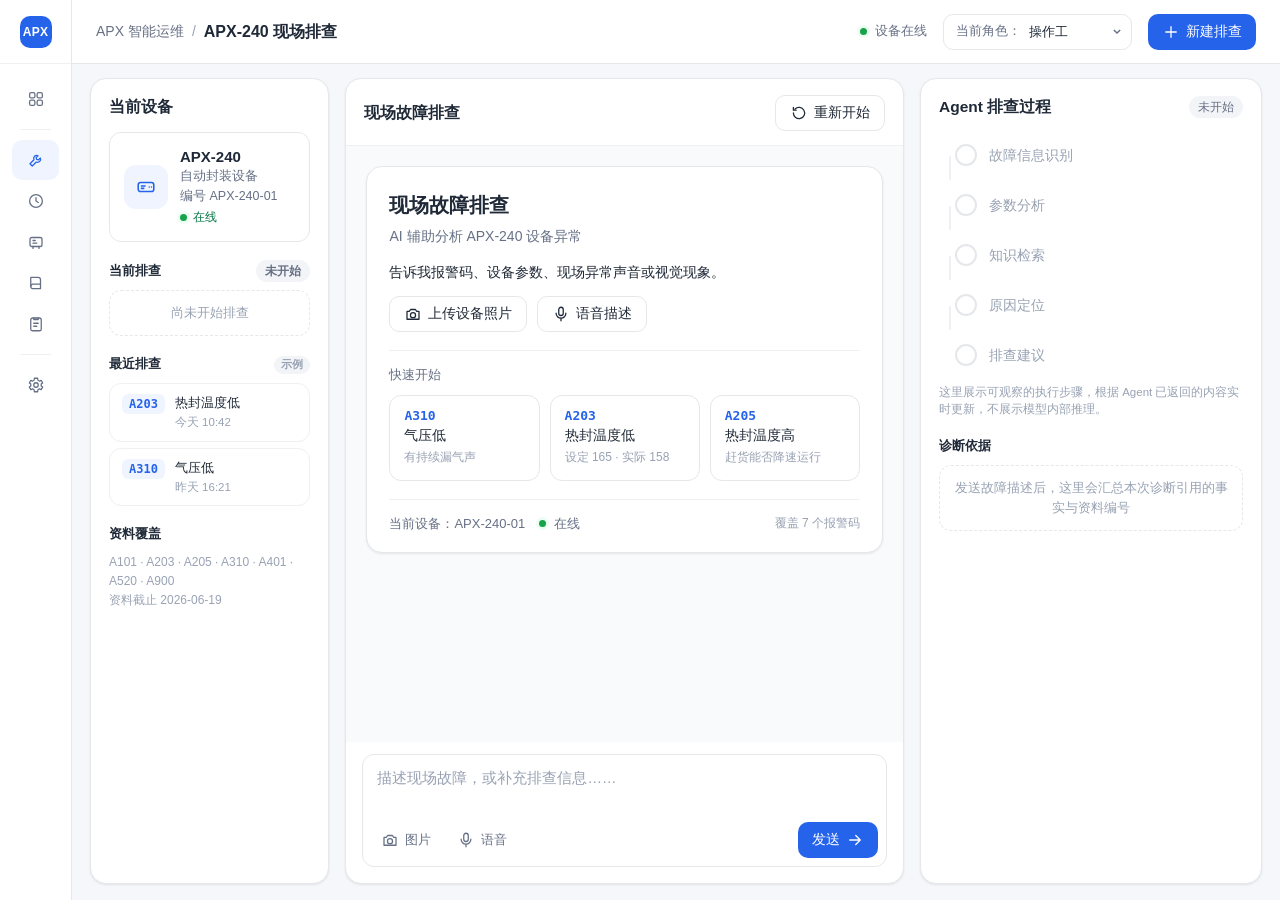
==== commit cfe3a4ed: "Add files via upload" ====
--- a/index.html
+++ b/index.html
@@ -487,7 +487,8 @@
   IMG_MAX_SIDE: 1600,      // 照片长边压到 1600 像素
   IMG_QUALITY: 0.82,       // JPEG 质量
   IMG_TARGET_BYTES: 1200000,
-  IDLE_TIMEOUT_MS: 90000   // 连续 90 秒没有收到任何数据，视为超时
+  IDLE_TIMEOUT_MS: 90000,  // 连续 90 秒没有收到任何数据，视为超时
+  FIRST_TEXT_TIMEOUT_MS: 75000  // 75 秒内一个字都没有输出（心跳包不算），视为超时
 };
 
 /* =====================================================================
@@ -969,12 +970,36 @@
 }
 
 /* =====================================================================
+   I2. 使用说明：“你会做什么”这类问题由页面直接回答，不调用 Agent
+   ===================================================================== */
+const HELP_RE = /^(你好|您好|hi|hello|hey|在吗|在不在|你是谁|你是什么|你叫什么|你会(做|干)?(些)?什么|你能(做|干)?(些)?什么|能(做|干)(些)?什么|有(哪些|什么)功能|怎么用|如何使用|怎么使用|使用说明|帮助|help|介绍(一下)?(你自己)?)[\s，,。.!！?？吗呢呀啊]*$/i;
+function isHelp(t) { return t.length <= 24 && !PROTO.code.test(t) && HELP_RE.test(t.trim()); }
+function addHelp() {
+  const d = document.createElement("div");
+  d.className = "a";
+  d.innerHTML = `<div class="ahd"><span class="av">${ICON.bot}</span><b>使用说明</b><span class="sp"></span></div>
+    <div class="body"><div class="blk-h" style="margin-top:6px">我能做什么</div>
+    <div class="gen">
+      <div class="nl"><i>1</i><span>根据报警码、面板读数和现场现象，给出立即动作、可能原因、排查顺序，以及是否需要升级专家</span></div>
+      <div class="nl"><i>2</i><span>识别操作面板照片，直接拍照上传即可，照片会自动压缩；看不清时会提示补拍</span></div>
+      <div class="nl"><i>3</i><span>用语音描述现场情况，转成文字后由你核对再发送</span></div>
+      <div class="nl"><i>4</i><span>按你在右上角选择的身份，调整可以执行的排查步骤</span></div>
+    </div>
+    <div class="blk"><div class="blk-h">覆盖范围</div><p style="margin:0">APX-240 的 7 个报警码：A101、A203、A205、A310、A401、A520、A900。资料以外的报警码不做推测，直接给出停机与升级路径。</p></div>
+    <div class="blk"><div class="blk-h">试一试</div><div class="evid">${SAMPLES.map((s, i) => `<button type="button" class="chip-c" data-i="${i}" style="cursor:pointer">${s.code} ${esc(s.label)}</button>`).join("")}</div></div>
+    <div class="foot">这是页面内置的使用说明，未调用 Agent。</div></div>`;
+  d.querySelectorAll("[data-i]").forEach(b => b.onclick = () => { q.value = SAMPLES[+b.dataset.i].q; send(); });
+  log.appendChild(d); scroll(true);
+}
+
+/* =====================================================================
    J. 发送（组织请求的逻辑与上一版一致：同样的 query、身份拼接、文件参数）
    ===================================================================== */
 async function send() {
   if (busy) return;
   let text = q.value.trim();
   if (!text && !pendingImg) return;
+  if (!pendingImg && isHelp(text)) { addUser(text); addHelp(); q.value = ""; autosize(); setHint(""); return; }
   setBusy(true);
 
   const img = pendingImg; pendingImg = null; $("pending").hidden = true;
@@ -1000,6 +1025,8 @@
   let idle;
   const kick = () => { clearTimeout(idle); idle = setTimeout(() => { current.reason = "timeout"; ctrl.abort(); }, CONFIG.IDLE_TIMEOUT_MS); };
   kick();
+  let firstT = 0;
+  const armFirst = () => { clearTimeout(firstT); firstT = setTimeout(() => { if (!answer) { current.reason = "notext"; ctrl.abort(); } }, CONFIG.FIRST_TEXT_TIMEOUT_MS); };
 
   try {
     const files = [];
@@ -1009,9 +1036,10 @@
       wtxt.textContent = "正在查阅说明书与维修记录"; me.phase = "wait"; sync();
       kick();
     }
+    armFirst();
     answer = await streamChat({
       query, files, signal: ctrl.signal,
-      onAnswer: a => { answer = a; me.phase = "stream"; schedule(); },
+      onAnswer: a => { answer = a; clearTimeout(firstT); me.phase = "stream"; schedule(); },
       onActivity: kick
     });
     if (!answer.trim()) throw new Error("没有收到任何回复内容");
@@ -1032,7 +1060,9 @@
       // 出错后自动换一轮新对话：失败的内容不再留在对话历史里，避免后续每一问都跟着失败（与上一版一致）
       conversationId = "";
       me.phase = "error";
-      const msg = current.reason === "timeout" ? `超过 ${Math.round(CONFIG.IDLE_TIMEOUT_MS / 1000)} 秒没有收到回复` : String(err.message || err).slice(0, 160);
+      const msg = current.reason === "timeout" ? `超过 ${Math.round(CONFIG.IDLE_TIMEOUT_MS / 1000)} 秒没有收到回复`
+        : current.reason === "notext" ? `Agent 超过 ${Math.round(CONFIG.FIRST_TEXT_TIMEOUT_MS / 1000)} 秒没有开始回复。可以直接描述报警码、面板读数或现场现象`
+        : String(err.message || err).slice(0, 160);
       box.className = "note err";
       box.textContent = `这一问没有完成（${msg}）。已自动开启新对话，可以直接重新发送。`;
       if (text) q.value = text;
@@ -1040,7 +1070,7 @@
     card.appendChild(box);
     autosize(); scroll(true);
   } finally {
-    clearInterval(timer); clearTimeout(idle);
+    clearInterval(timer); clearTimeout(idle); clearTimeout(firstT);
     elEl.textContent = "用时 " + Math.round((Date.now() - t0) / 1000) + "s";
     if (current && current.ctrl === ctrl) { current = null; setBusy(false); } sync();
   }
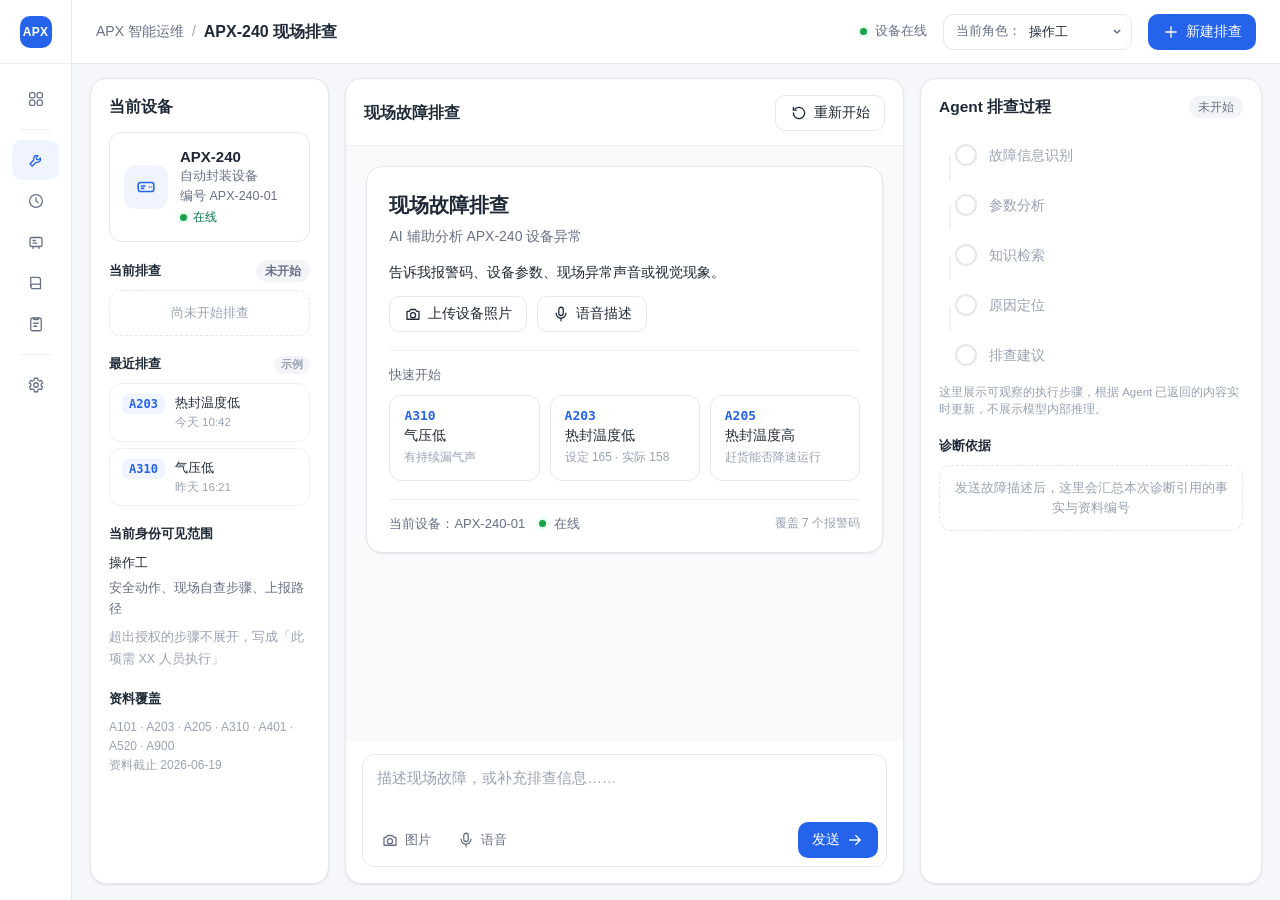
==== commit 01328f94: "Add files via upload" ====
--- a/index.html
+++ b/index.html
@@ -94,6 +94,9 @@
 /* =====================================================================
    4. 左栏：设备上下文
    ===================================================================== */
+.roleinfo{font-size:12.5px;line-height:1.75;color:var(--text-2)}
+.roleinfo b{display:block;color:var(--text);font-weight:500;margin-bottom:3px}
+.roleinfo .lim{margin-top:6px;color:var(--text-3)}
 .devcard{border:1px solid var(--border);border-radius:var(--r-inner);padding:14px;display:flex;gap:12px;align-items:center}
 .devicon{width:44px;height:44px;border-radius:12px;background:var(--primary-50);color:var(--primary);display:grid;place-items:center;flex-shrink:0}
 .devicon svg{width:22px;height:22px}
@@ -323,6 +326,44 @@
 /* =====================================================================
    7. 响应式：先缩 Sidebar，再缩左栏，再缩右栏；中栏始终可用
    ===================================================================== */
+
+/* ===== 导航页面（工作台 / 排查记录 / 设备管理 / 设备手册 / 维修记录 / 系统设置） ===== */
+.view{flex:1;min-height:0;overflow:auto;padding:2px 2px 8px}
+.vhead{margin:0 0 4px}
+.vhead h1{margin:0;font-size:22px;font-weight:600;letter-spacing:.01em}
+.vhead p{margin:6px 0 0;font-size:13.5px;line-height:1.7;color:var(--text-2)}
+.vsec{background:var(--card);border:1px solid var(--border);border-radius:var(--r-card);box-shadow:var(--sh-card);padding:18px 20px;margin-top:14px}
+.vsec > h2{margin:0 0 14px;font-size:15px;font-weight:600}
+.vsec > h2 .sub{margin-left:10px;font-weight:400;font-size:12.5px;color:var(--text-3)}
+.vgrid{display:grid;gap:12px;grid-template-columns:repeat(auto-fit,minmax(200px,1fr))}
+.vstat{background:var(--subtle);border-radius:var(--r-inner);padding:14px 16px}
+.vstat b{display:block;font-size:26px;font-weight:600;line-height:1.2;font-variant-numeric:tabular-nums}
+.vstat span{display:block;margin-top:4px;font-size:12.5px;color:var(--text-2)}
+.vtable{width:100%;border-collapse:collapse;font-size:13px}
+.vtable th,.vtable td{text-align:left;padding:10px 12px;border-bottom:1px solid var(--border-2);vertical-align:top;line-height:1.7}
+.vtable th{font-weight:500;color:var(--text-2);background:var(--subtle);white-space:nowrap}
+.vtable tr:last-child td{border-bottom:0}
+.vtable code{font-family:var(--mono);font-size:12px;color:var(--primary)}
+.vwrap{overflow:auto;margin:0 -4px}
+.lv{display:inline-block;padding:2px 9px;border-radius:var(--r-tag);font-size:11.5px;white-space:nowrap}
+.lv-red{background:var(--danger-50);color:var(--danger-700)}
+.lv-yel{background:var(--warning-50);color:var(--warning-700)}
+.lv-blu{background:var(--info-50);color:var(--info-700)}
+.vrow{display:flex;gap:12px;align-items:flex-start;padding:11px 0;border-bottom:1px solid var(--border-2);font-size:13.5px;line-height:1.7}
+.vrow:last-child{border-bottom:0}
+.vrow .k{flex:0 0 118px;color:var(--text-2)}
+.vrow .v{flex:1;min-width:0}
+.vnote{margin:12px 0 0;font-size:12.5px;line-height:1.8;color:var(--text-3)}
+.vcards{display:grid;gap:10px;grid-template-columns:repeat(auto-fit,minmax(230px,1fr))}
+.vcard{text-align:left;border:1px solid var(--border);border-radius:var(--r-inner);padding:12px 14px;background:var(--card);transition:border-color .15s,box-shadow .15s}
+button.vcard:hover{border-color:var(--primary-100);box-shadow:var(--sh-card)}
+.vcard .c{font-family:var(--mono);font-size:12px;color:var(--primary)}
+.vcard .t{margin-top:4px;font-size:14px;font-weight:500}
+.vcard .d{margin-top:3px;font-size:12.5px;color:var(--text-2);line-height:1.6}
+.vempty{padding:26px 0;text-align:center;color:var(--text-3);font-size:13.5px;line-height:1.9}
+.vact{display:flex;gap:8px;flex-wrap:wrap;margin-top:14px}
+.btn-ghost{height:36px;padding:0 14px;border-radius:var(--r-btn);border:1px solid var(--border);background:var(--card);font-size:13.5px;color:var(--text)}
+.btn-ghost:hover{background:var(--subtle)}
 @media (max-width:1440px){:root{--side-w:208px}.ws{padding:14px 18px 16px}}
 @media (max-width:1320px){
   :root{--side-w:72px}
@@ -373,7 +414,7 @@
       <div class="mdiv"></div>
       <button class="mitem" data-nav="系统设置" type="button" title="系统设置"><svg class="i" viewBox="0 0 24 24"><circle cx="12" cy="12" r="3"/><path d="M19 12a7 7 0 0 0-.1-1.2l2-1.5-2-3.4-2.3 1a7 7 0 0 0-2.1-1.2L14.2 3h-4.4l-.3 2.7a7 7 0 0 0-2.1 1.2l-2.3-1-2 3.4 2 1.5a7 7 0 0 0 0 2.4l-2 1.5 2 3.4 2.3-1a7 7 0 0 0 2.1 1.2l.3 2.7h4.4l.3-2.7a7 7 0 0 0 2.1-1.2l2.3 1 2-3.4-2-1.5c.1-.4.1-.8.1-1.2z"/></svg><span class="lbl">系统设置</span></button>
     </nav>
-    <div class="sidefoot">演示版本 · 仅开放「故障排查」</div>
+    <div class="sidefoot">演示环境 · 设备资料截止 2026-06-19</div>
   </aside>
 
   <!-- ================= Main ================= -->
@@ -399,6 +440,8 @@
         <button type="button" role="tab" data-pane="proc" aria-selected="false">排查过程</button>
         <button type="button" role="tab" data-pane="dev" aria-selected="false">设备</button>
       </div>
+
+      <section class="view" id="view" hidden aria-live="polite"></section>
 
       <div class="cols" id="cols" data-pane="chat">
 
@@ -421,6 +464,10 @@
             <div class="sect">
               <div class="secth">最近排查<span class="sp"></span><span class="tag mock" id="histTag">示例</span></div>
               <div class="hist" id="histBox"></div>
+            </div>
+            <div class="sect">
+              <div class="secth">当前身份可见范围</div>
+              <div class="roleinfo" id="roleInfo"></div>
             </div>
             <div class="sect">
               <div class="secth">资料覆盖</div>
@@ -1007,7 +1054,7 @@
   q.value = ""; autosize(); setHint("");
 
   let query = text || "请识别这张面板照片并诊断";
-  if (role !== "操作工") query += `（我是${role}）`;
+  query = `【提问者角色：${role}】` + query;
 
   const card = addAssistant();
   const waitEl = card.querySelector(".wait"), elEl = card.querySelector(".el"), bodyEl = card.querySelector(".body"), wtxt = card.querySelector(".wtxt");
@@ -1047,6 +1094,7 @@
     const md = parse(answer);
     if (md.code) history.unshift({ code: md.code, title: md.title || ALARM[md.code] || "", time: "本次 " + new Date().toTimeString().slice(0, 5) });
     if (history.length > 5) history.pop();
+    pushLog({ t: Date.now(), q: text, img: !!img, code: md.code || "", title: md.title || ALARM[md.code] || "", sec: Math.max(1, Math.round((Date.now() - t0) / 1000)), ok: !!md.code });
   } catch (err) {
     waitEl.hidden = true;
     if (answer) { bodyEl.hidden = false; paintInto(bodyEl, answer); }
@@ -1095,16 +1143,284 @@
   conversationId = ""; clearPending(); q.value = ""; autosize(); setHint("");
   run = null; evOpen = false; welcome(); updatePanels();
 }
-$("newChat").onclick = newSession;
+$("newChat").onclick = () => { gotoNav("故障排查"); newSession(); };
 $("restart").onclick = newSession;
-$("roleSel").onchange = e => { role = e.target.value; toast(`当前角色已切换为「${e.target.selectedOptions[0].textContent}」`); };
-document.querySelectorAll("#menu .mitem").forEach(b => b.onclick = () => { if (!b.classList.contains("on")) toast(`演示版本仅开放「故障排查」，「${b.dataset.nav}」暂未开放`); });
+$("roleSel").onchange = e => applyRole(e.target.value, e.target.selectedOptions[0].textContent);
+const ROLE_VIEW = {
+  "操作工": ["安全动作、现场自查步骤、上报路径", "超出授权的步骤不展开，写成「此项需 XX 人员执行」"],
+  "电气维修": ["电气类完整排查步骤（A203 / A205 / A900 电气项）", "停机锁定挂牌后，可执行对应回路的检查"],
+  "机械维修": ["机械类完整排查步骤（A520 / A101 机械项）", "停机锁定挂牌后，可执行传动与卡阻检查"],
+  "安全员": ["全部排查内容 ＋ 升级矩阵", "A205、A900 的复机需要本人签字确认"]
+};
+function renderRoleInfo() {
+  const v = ROLE_VIEW[role] || ROLE_VIEW["操作工"];
+  const box = $("roleInfo");
+  if (box) box.innerHTML = `<b>${role === "安全员" ? "安全员／主管" : role}</b>${v[0]}<div class="lim">${v[1]}</div>`;
+}
+function applyRole(next, label) {
+  role = next;
+  $("roleSel").value = next;
+  renderRoleInfo();
+  if (currentView === "系统设置") renderView(currentView);
+  newSession();
+  toast(`身份已切换为「${label || next}」，已开始新一轮排查`);
+}
 document.querySelectorAll("#tabs button").forEach(b => b.onclick = () => {
   $("cols").dataset.pane = b.dataset.pane;
   document.querySelectorAll("#tabs button").forEach(x => x.setAttribute("aria-selected", x === b ? "true" : "false"));
 });
 let toastT;
 function toast(s) { const t = $("toast"); t.textContent = s; t.hidden = false; clearTimeout(toastT); toastT = setTimeout(() => t.hidden = true, 2200); }
+
+
+/* =====================================================================
+   L. 左侧导航页面（与 Agent 的常驻知识同源，只读展示，不改任何接口逻辑）
+   ===================================================================== */
+const KB = {
+  codes: [
+    { c:"A101", n:"P1 进料检测超时", lv:"蓝", stop:"否", causes:"无物料 · P1 被遮挡或偏移 · 输送带打滑* · P1 线路故障*", steps:"①确认物料是否到位 ②观察 P1 指示灯状态 ③停机后清洁或校准 P1 ④授权人员检查线路", hist:"H01 · WO-240-031", verify:"连续运行 500 袋无报警〔WO-240-031〕" },
+    { c:"A203", n:"热封温度低", lv:"黄", stop:"第③步起", causes:"未预热 · 设定错误 · 加热器开路 · 继电器或线路故障 · T1 偏差", steps:"①核对温度设定与预热状态 ②读取实际温度与加热电流 ③停机并锁定挂牌 ④授权电气人员检查", hist:"H02 · WO-240-042", verify:"165°C 稳定 30 分钟后试产合格〔WO-240-042〕" },
+    { c:"A205", n:"热封温度高", lv:"红", stop:"立即", causes:"控制继电器粘连 · T1 松脱 · 控制回路故障", steps:"①立即停机 ②隔离电源 ③等待冷却 ④专家检查（禁止继续试运行）", hist:"无", verify:"本设备无复机先例。参照 A203 标准，并须安全员签字确认" },
+    { c:"A310", n:"气压低", lv:"黄", stop:"第③步起", causes:"上游供气低 · 过滤器堵塞 · 调压器异常 · 下游管路泄漏", steps:"①比较上游与设备端压力 ②听是否有持续漏气声 ③停机泄压 ④授权人员检查", hist:"H03 · WO-240-051", verify:"设备端压力稳定在 0.62 MPa 且无漏气声〔WO-240-051〕" },
+    { c:"A401", n:"安全门未闭合", lv:"蓝", stop:"否", causes:"门未关 · 联锁位置偏移 · 联锁线路故障", steps:"①确认门体无异物并重新关闭 ②仍报警则停机 ③授权人员检查联锁", hist:"H04 · WO-240-063", verify:"连续开关门 20 次报警未复现〔WO-240-063〕" },
+    { c:"A520", n:"S1 伺服过载", lv:"红", stop:"立即", causes:"机械卡阻 · 负载过大 · 传动件损坏 · 伺服参数异常", steps:"①停机 ②锁定挂牌 ③检查可见卡阻与传动 ④机械或电气专家处理", hist:"H05 · WO-240-077", verify:"空载 15 分钟及试产 300 袋正常〔WO-240-077〕" },
+    { c:"A900", n:"控制器通信中断", lv:"黄", stop:"第③步起", causes:"网络线松动 · 交换模块故障 · 控制器掉电", steps:"①记录受影响模块 ②检查操作面板状态 ③停机后检查外部连接 ④控制专家处理", hist:"无", verify:"本设备无复机先例。全部受影响模块恢复通信并连续运行 30 分钟无中断，控制专家确认" }
+  ],
+  safety: [
+    ["SAFE-01", "烟雾／焦味／异常高温／剧烈振动／金属摩擦声／部件松脱 → 立即停机并升级专家"],
+    ["SAFE-02", "开防护罩／清夹料／查线路／接触加热组件前 → 断电、锁定、挂牌、确认残余能量释放"],
+    ["SAFE-03", "禁止短接安全门、绕过报警、带电插拔、徒手触碰加热部件"],
+    ["SAFE-04", "拆线／绝缘测试／伺服或加热回路维修，仅授权电气或机械维修人员可执行"],
+    ["SAFE-05", "知识库无覆盖／证据矛盾／风险无法判断 → 停止操作并升级专家"]
+  ],
+  esc: [
+    ["安全红线", "任何触发 SAFE-01 的现象", "安全员 + 设备主管 + 专家", "立即", "U0 特急"],
+    ["红", "A205、A520", "电气或机械专家 + 设备主管", "15 分钟", "U0 特急"],
+    ["无覆盖", "不在覆盖清单内的报警码或现象", "设备工程师 + 安全员", "30 分钟", "U1 紧急"],
+    ["黄", "A203、A310、A900", "授权维修人员（电气／气路／控制）", "30 分钟", "U1 紧急"],
+    ["蓝", "A101、A401", "班组长（同一报警 24h 内 ≥2 次时）", "2 小时", "U2 一般"]
+  ],
+  wos: [
+    ["WO-240-031", "A101", "P1 被遮挡或偏移", "现场目视 P1 检测区", "连续运行 500 袋无报警"],
+    ["WO-240-042", "A203", "加热回路开路", "加热电流「0A」", "165°C 稳定 30 分钟后试产合格"],
+    ["WO-240-051", "A310", "气源滤芯堵塞", "上游正常、设备端偏低、无持续漏气声", "设备端压力稳定 0.62 MPa 且无漏气声"],
+    ["WO-240-063", "A401", "联锁位置偏移", "门体已关严但报警间歇出现", "连续开关门 20 次报警未复现"],
+    ["WO-240-077", "A520", "传动件损坏", "周期性金属摩擦声", "空载 15 分钟及试产 300 袋正常"]
+  ],
+  cases: [
+    ["H01", "A101", "P1 被遮挡或偏移", "无特征读数，靠现场目视"],
+    ["H02", "A203", "加热回路开路", "加热电流「0A」"],
+    ["H03", "A310", "下游管路泄漏", "持续漏气声"],
+    ["H04", "A401", "联锁位置偏移", "门关严仍间歇报警"],
+    ["H05", "A520", "传动件损坏", "周期性金属摩擦声"]
+  ]
+};
+const LVC = { "红":"lv-red", "黄":"lv-yel", "蓝":"lv-blu" };
+const VIEW_TITLE = { 工作台:"工作台", 排查记录:"排查记录", 设备管理:"设备管理", 设备手册:"设备手册", 维修记录:"维修记录", 系统设置:"系统设置" };
+
+let logs = [];
+try { logs = JSON.parse(localStorage.getItem("apx240_logs") || "[]"); } catch (e) { logs = []; }
+function saveLogs() { try { localStorage.setItem("apx240_logs", JSON.stringify(logs.slice(0, 50))); } catch (e) {} }
+function pushLog(rec) { logs.unshift(rec); saveLogs(); if (currentView === "排查记录" || currentView === "工作台") renderView(currentView); }
+const fmtTime = t => { const d = new Date(t), p = n => String(n).padStart(2, "0"); return `${d.getMonth() + 1}-${p(d.getDate())} ${p(d.getHours())}:${p(d.getMinutes())}`; };
+
+function vWorkbench() {
+  const recent = logs.slice(0, 4);
+  return `
+  <div class="vhead"><h1>工作台</h1><p>APX-240 自动封装设备 · 编号 APX-240-01 · 设备在线。报警时直接进「故障排查」，说清报警码、面板读数或现场现象即可。</p></div>
+  <div class="vsec">
+    <h2>这台设备现在覆盖到什么程度</h2>
+    <div class="vgrid">
+      <div class="vstat"><b>7</b><span>个报警码有完整处置路径</span></div>
+      <div class="vstat"><b>8</b><span>张设备知识表（报警码 / 安全红线 / 正常参数 / 历史案例 / 维修工单 / 升级矩阵 / 鉴别诊断 / 冲突归因）</span></div>
+      <div class="vstat"><b>约 15 秒</b><span>一次回答的平均耗时</span></div>
+      <div class="vstat"><b>2026-06-19</b><span>设备资料截止日期</span></div>
+    </div>
+  </div>
+  <div class="vsec">
+    <h2>快速开始<span class="sub">点一下就会带着这句话进入排查</span></h2>
+    <div class="vcards">
+      ${SAMPLES.map((x, i) => `<button type="button" class="vcard" data-quick="${i}"><span class="c">${x.code}</span><div class="t">${esc(x.label)}</div><div class="d">${esc(x.note)}</div></button>`).join("")}
+    </div>
+  </div>
+  <div class="vsec">
+    <h2>最近排查<span class="sub">只保存在这台设备的浏览器里</span></h2>
+    ${recent.length ? recent.map(r => `<div class="vrow"><div class="k">${fmtTime(r.t)}</div><div class="v"><b>${esc(r.code || "未识别报警码")}</b>${r.title ? " · " + esc(r.title) : ""}<div style="color:var(--text-2);margin-top:2px">${esc(r.q)}</div></div></div>`).join("")
+      : `<div class="vempty">还没有排查记录。<br>在「故障排查」里问一次，这里就会记录下来。</div>`}
+  </div>`;
+}
+
+function vLogs() {
+  return `
+  <div class="vhead"><h1>排查记录</h1><p>这台设备上做过的每一次排查。记录保存在本机浏览器里，不会上传。</p></div>
+  <div class="vsec">
+    <h2>共 ${logs.length} 条</h2>
+    ${logs.length ? `<div class="vwrap"><table class="vtable">
+      <tr><th>时间</th><th>报警码</th><th>现场描述</th><th>用时</th><th>结果</th><th></th></tr>
+      ${logs.map((r, i) => `<tr>
+        <td>${fmtTime(r.t)}</td>
+        <td>${r.code ? `<code>${esc(r.code)}</code>${r.title ? "<br>" + esc(r.title) : ""}` : "—"}</td>
+        <td>${esc(r.q || "（只发了照片）")}${r.img ? " ＋ 现场照片" : ""}</td>
+        <td>${r.sec ? r.sec + " 秒" : "—"}</td>
+        <td>${r.ok ? "已出诊断卡" : "未完成"}</td>
+        <td><button type="button" class="btn-ghost" data-again="${i}">再问一次</button></td>
+      </tr>`).join("")}
+    </table></div>
+    <div class="vact"><button type="button" class="btn-ghost" data-clear="1">清空记录</button></div>`
+      : `<div class="vempty">还没有记录。<br>每完成一次排查，这里会记下时间、报警码、现场描述和用时。</div>`}
+  </div>`;
+}
+
+function vDevice() {
+  return `
+  <div class="vhead"><h1>设备管理</h1><p>APX-240 自动封装设备 · 编号 APX-240-01</p></div>
+  <div class="vsec">
+    <h2>基本信息</h2>
+    <div class="vrow"><div class="k">设备状态</div><div class="v">在线 · 演示环境</div></div>
+    <div class="vrow"><div class="k">报警码覆盖</div><div class="v">A101 · A203 · A205 · A310 · A401 · A520 · A900，共 7 个。清单以外的报警码按 SAFE-05 升级，不用通用知识硬答。</div></div>
+    <div class="vrow"><div class="k">资料截止</div><div class="v">2026-06-19（最新一张维修工单 WO-240-077 之后的维修尚未纳入）</div></div>
+  </div>
+  <div class="vsec">
+    <h2>正常参数</h2>
+    <div class="vrow"><div class="k">热封温度</div><div class="v">设定 165°C，稳定范围 160–170°C，容差 ±2°C</div></div>
+    <div class="vrow"><div class="k">入口气压</div><div class="v">0.55–0.70 MPa，容差 ±0.02 MPa</div></div>
+    <div class="vrow"><div class="k">运行条件</div><div class="v">安全门必须关闭；输送区域无异物卡料</div></div>
+    <p class="vnote">手册未提供：伺服正常负载／电流、正常加热电流、生产节拍、残余能量确认方法与冷却时限。涉及这些时，Agent 会直接说这是知识缺口，不会估值。</p>
+  </div>
+  <div class="vsec">
+    <h2>角色与权限</h2>
+    <div class="vrow"><div class="k">操作工</div><div class="v">可执行不接触带电与加热部件的前置自查；需要断电、拆线、维修回路时必须交给授权人员。</div></div>
+    <div class="vrow"><div class="k">电气 / 机械维修</div><div class="v">停机锁定挂牌后，可执行对应回路的检查与维修。</div></div>
+    <div class="vrow"><div class="k">安全员 / 主管</div><div class="v">安全红线场景的通知对象；A205、A900 的复机需要签字确认。</div></div>
+    <p class="vnote">当前角色在右上角切换，切换后会一起发给 Agent，排查步骤的执行人会跟着变。</p>
+  </div>`;
+}
+
+function vManual() {
+  return `
+  <div class="vhead"><h1>设备手册</h1><p>Agent 每次回答都在这几张表里取值：可能原因、排查顺序、升级参数、复机标准，全部逐字照抄，不自由发挥。</p></div>
+  <div class="vsec">
+    <h2>报警码表<span class="sub">7 个报警码</span></h2>
+    <div class="vwrap"><table class="vtable">
+      <tr><th>码</th><th>含义</th><th>等级</th><th>立即停机</th><th>常见原因</th><th>排查顺序（逐字）</th><th>本设备先例</th></tr>
+      ${KB.codes.map(c => `<tr><td><code>${c.c}</code></td><td>${esc(c.n)}</td><td><span class="lv ${LVC[c.lv]}">${c.lv}色等级</span></td><td>${esc(c.stop)}</td><td>${esc(c.causes)}</td><td>${esc(c.steps)}</td><td>${esc(c.hist)}</td></tr>`).join("")}
+    </table></div>
+    <p class="vnote">带 * 的原因手册有记载，但本设备没有任何历史记录，Agent 引用时会标注，并且强度最高只到〔中〕。</p>
+  </div>
+  <div class="vsec">
+    <h2>安全红线</h2>
+    ${KB.safety.map(([k, v]) => `<div class="vrow"><div class="k"><code>${k}</code></div><div class="v">${esc(v)}</div></div>`).join("")}
+    <p class="vnote">SAFE-01 看的是人能感知的现场异常（烟雾、焦味、外壳烫手、剧烈振动、金属摩擦声、部件松脱）；仪表读数超限由报警码自己的等级处置，两者不叠加。</p>
+  </div>
+  <div class="vsec">
+    <h2>升级参数表<span class="sub">多行同时触发时取更严的一行：安全红线 &gt; 红 &gt; 无覆盖 &gt; 黄 &gt; 蓝</span></h2>
+    <div class="vwrap"><table class="vtable">
+      <tr><th>触发行</th><th>适用</th><th>通知对象</th><th>响应时限</th><th>工单紧急度</th></tr>
+      ${KB.esc.map(r => `<tr><td>${esc(r[0])}</td><td>${esc(r[1])}</td><td>${esc(r[2])}</td><td>${esc(r[3])}</td><td>${esc(r[4])}</td></tr>`).join("")}
+    </table></div>
+  </div>
+  <div class="vsec">
+    <h2>复机验证标准</h2>
+    <div class="vwrap"><table class="vtable">
+      <tr><th>码</th><th>修好之后，按这一条确认真的恢复</th></tr>
+      ${KB.codes.map(c => `<tr><td><code>${c.c}</code></td><td>${esc(c.verify)}</td></tr>`).join("")}
+    </table></div>
+    <p class="vnote">没达到验证标准，不得转回正常生产。A205 与 A900 本设备没有复机先例，须签字确认。</p>
+  </div>`;
+}
+
+function vRepairs() {
+  return `
+  <div class="vhead"><h1>维修记录</h1><p>本设备已归档的维修工单与历史案例，资料截止 2026-06-19。Agent 给原因标强度、打排除时，引用的就是这里的编号。</p></div>
+  <div class="vsec">
+    <h2>维修工单<span class="sub">5 张</span></h2>
+    <div class="vwrap"><table class="vtable">
+      <tr><th>工单</th><th>报警码</th><th>确认根因</th><th>关键读数 / 现象</th><th>复机验证</th></tr>
+      ${KB.wos.map(r => `<tr><td><code>${r[0]}</code></td><td><code>${r[1]}</code></td><td>${esc(r[2])}</td><td>${esc(r[3])}</td><td>${esc(r[4])}</td></tr>`).join("")}
+    </table></div>
+  </div>
+  <div class="vsec">
+    <h2>历史案例<span class="sub">5 条</span></h2>
+    <div class="vwrap"><table class="vtable">
+      <tr><th>案例</th><th>报警码</th><th>确认根因</th><th>特征</th></tr>
+      ${KB.cases.map(r => `<tr><td><code>${r[0]}</code></td><td><code>${r[1]}</code></td><td>${esc(r[2])}</td><td>${esc(r[3])}</td></tr>`).join("")}
+    </table></div>
+    <p class="vnote">A205（热封温度高）和 A900（控制器通信中断）在本设备上是 0 条案例、0 张工单，偏偏一个是红色等级。这两个码 Agent 不做强排序，原因强度最高只到〔中〕，并直接进入升级流程。</p>
+  </div>`;
+}
+
+function vSettings() {
+  return `
+  <div class="vhead"><h1>系统设置</h1><p>演示环境的运行参数，都是前端这一侧的设置，不影响 Agent 的诊断规则。</p></div>
+  <div class="vsec">
+    <h2>当前角色</h2>
+    <div class="vrow"><div class="k">身份</div><div class="v">
+      <select id="roleSel2" style="height:36px;padding:0 10px;border-radius:var(--r-btn);border:1px solid var(--border);font:inherit">
+        ${["操作工","电气维修","机械维修","安全员"].map(r => `<option value="${r}"${role === r ? " selected" : ""}>${r === "安全员" ? "安全员／主管" : r}</option>`).join("")}
+      </select>
+      <div style="margin-top:6px;color:var(--text-2);font-size:12.5px">不是操作工时，提问会自动带上身份，排查步骤里的执行人会跟着变。</div>
+    </div></div>
+  </div>
+  <div class="vsec">
+    <h2>运行环境</h2>
+    <div class="vrow"><div class="k">平台</div><div class="v">Dify Agent 应用 · 流式输出</div></div>
+    <div class="vrow"><div class="k">模型</div><div class="v">qwen3.7-plus（2026-05-26），支持读图；没有做额外训练</div></div>
+    <div class="vrow"><div class="k">提示词</div><div class="v">v3.8.2（已封版）· 约 2.4 万字符 · 十段结构</div></div>
+    <div class="vrow"><div class="k">平均响应</div><div class="v">约 15 秒</div></div>
+  </div>
+  <div class="vsec">
+    <h2>照片与超时</h2>
+    <div class="vrow"><div class="k">照片压缩</div><div class="v">长边 ${CONFIG.IMG_MAX_SIDE} 像素 · JPEG 质量 ${CONFIG.IMG_QUALITY} · 上限 ${Math.round(CONFIG.IMG_TARGET_BYTES / 100000) / 10}MB（手机原图直传会被接口拒绝）</div></div>
+    <div class="vrow"><div class="k">等待上限</div><div class="v">首字 ${Math.round(CONFIG.FIRST_TEXT_TIMEOUT_MS / 1000)} 秒 · 静默 ${Math.round(CONFIG.IDLE_TIMEOUT_MS / 1000)} 秒，超时会自动换一轮新对话</div></div>
+  </div>
+  <div class="vsec">
+    <h2>本机数据</h2>
+    <div class="vrow"><div class="k">排查记录</div><div class="v">${logs.length} 条，保存在这台设备的浏览器里<div class="vact"><button type="button" class="btn-ghost" data-clear="1">清空记录</button></div></div></div>
+  </div>`;
+}
+
+const VIEWS = { 工作台:vWorkbench, 排查记录:vLogs, 设备管理:vDevice, 设备手册:vManual, 维修记录:vRepairs, 系统设置:vSettings };
+let currentView = null;
+
+function gotoNav(name) {
+  document.querySelectorAll("#menu .mitem").forEach(b => {
+    const on = b.dataset.nav === name;
+    b.classList.toggle("on", on);
+    if (on) b.setAttribute("aria-current", "page"); else b.removeAttribute("aria-current");
+  });
+  const crumb = document.querySelector(".crumb b");
+  if (name === "故障排查") {
+    currentView = null;
+    $("view").hidden = true; $("cols").hidden = false;
+    if (crumb) crumb.textContent = "APX-240 现场排查";
+    return;
+  }
+  currentView = name;
+  $("cols").hidden = true; $("view").hidden = false;
+  if (crumb) crumb.textContent = "APX-240 " + (VIEW_TITLE[name] || name);
+  renderView(name);
+}
+
+function renderView(name) {
+  const v = $("view");
+  v.innerHTML = (VIEWS[name] || (() => ""))();
+  v.scrollTop = 0;
+  v.querySelectorAll("[data-quick]").forEach(b => b.onclick = () => {
+    const sp = SAMPLES[Number(b.dataset.quick)];
+    gotoNav("故障排查"); newSession(); q.value = sp.q; autosize(); q.focus();
+    setHint("已填入示例，确认后点发送");
+  });
+  v.querySelectorAll("[data-again]").forEach(b => b.onclick = () => {
+    const r = logs[Number(b.dataset.again)];
+    gotoNav("故障排查"); newSession(); q.value = r.q || ""; autosize(); q.focus();
+  });
+  v.querySelectorAll("[data-clear]").forEach(b => b.onclick = () => {
+    logs = []; saveLogs(); renderView(currentView); toast("本机排查记录已清空");
+  });
+  const rs = v.querySelector("#roleSel2");
+  if (rs) rs.onchange = e => applyRole(e.target.value, e.target.selectedOptions[0].textContent);
+}
+document.querySelectorAll("#menu .mitem").forEach(b => b.onclick = () => gotoNav(b.dataset.nav));
 
 /* =====================================================================
    K. 语音：录成 16kHz WAV，交给 Dify 语音转文字（逻辑与上一版相同，只换界面）
@@ -1183,6 +1499,7 @@
    L. 启动
    ===================================================================== */
 welcome();
+renderRoleInfo();
 updatePanels();
 autosize();
 </script>
